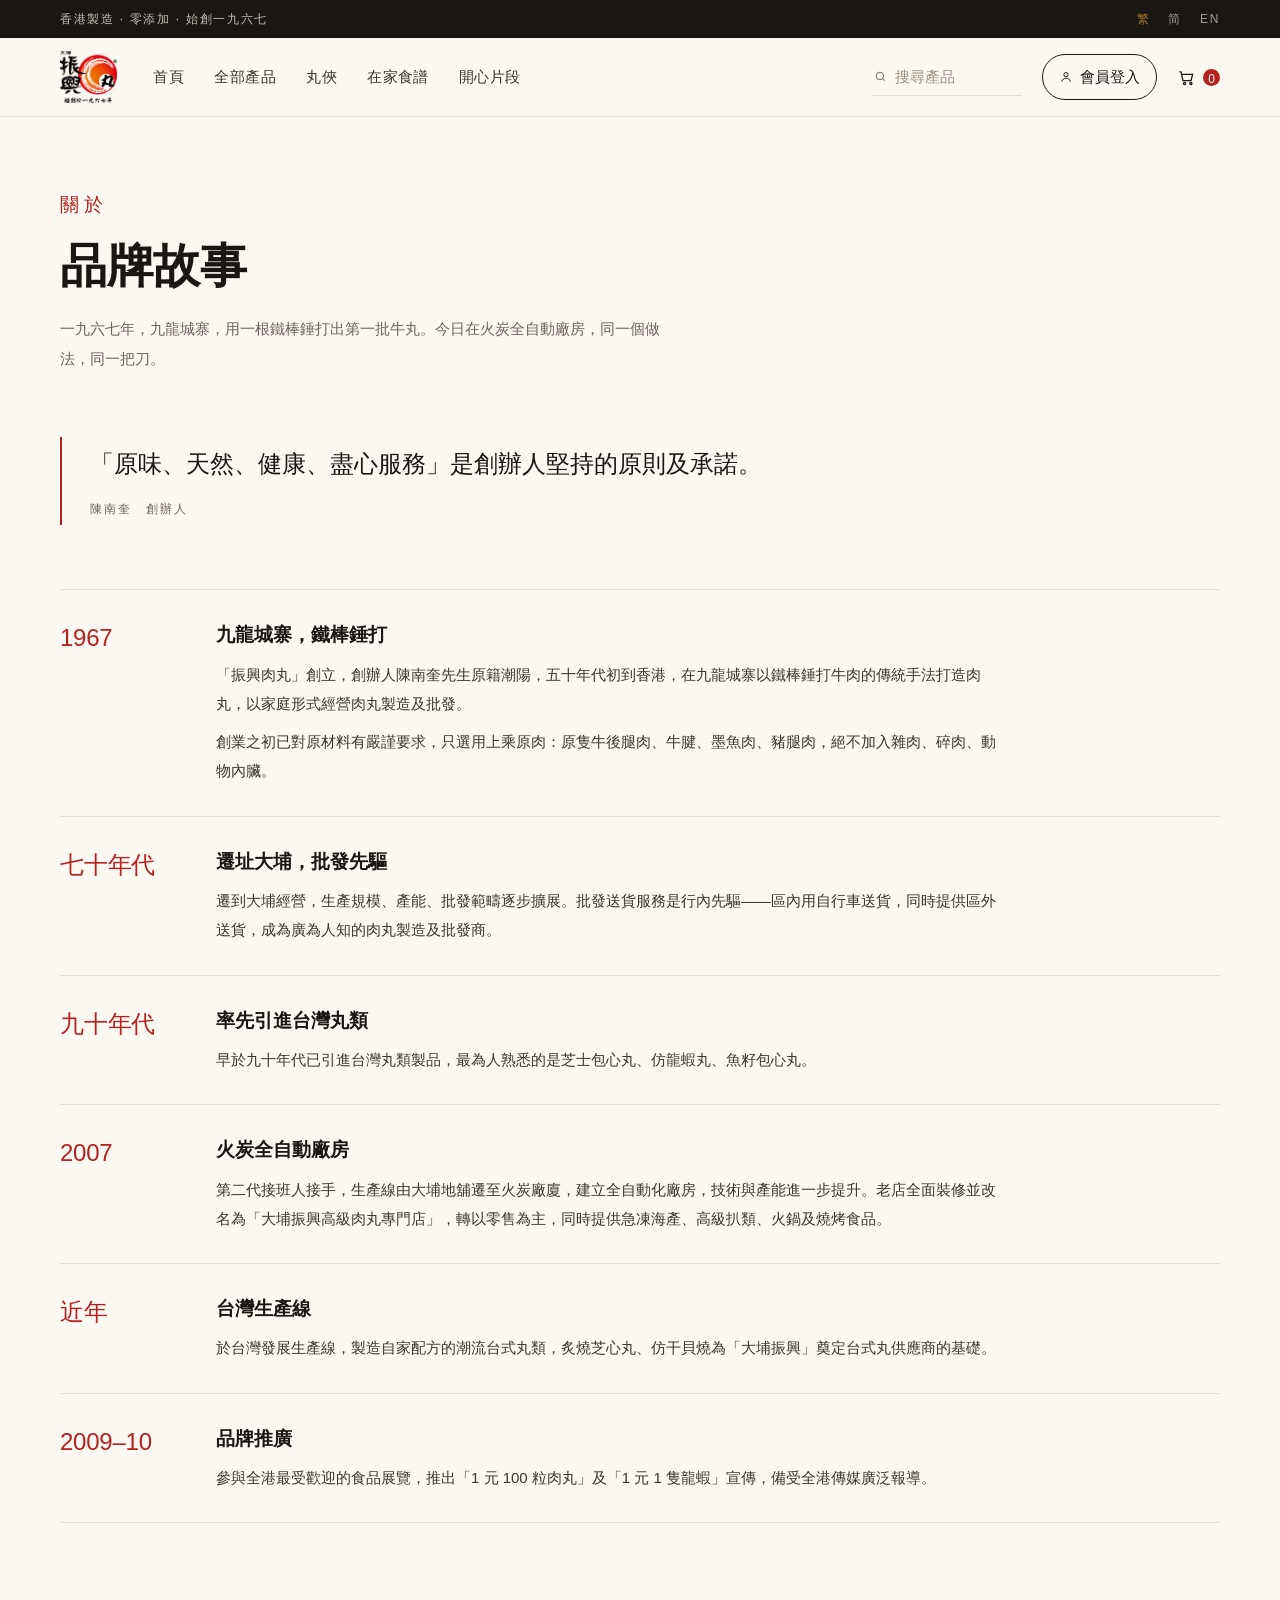
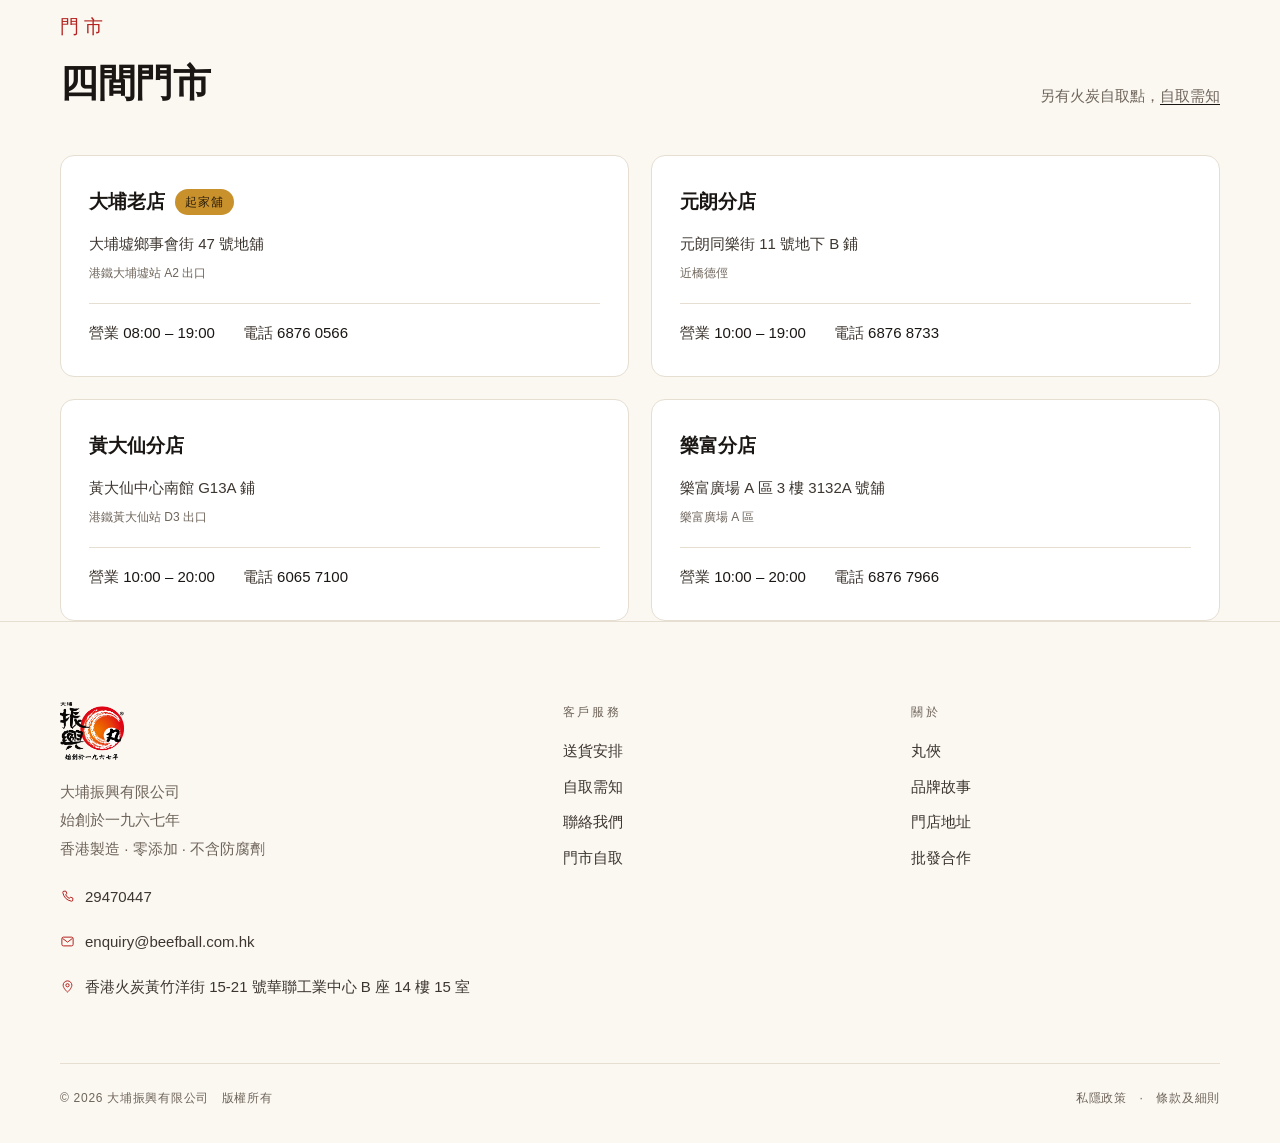
==== about.html @ 57a708f0 "官網重設計：首頁＋79 款產品目錄（響應式）" ====
<!DOCTYPE html>
<html lang="zh-Hant-HK">
<head>
<meta charset="utf-8">
<meta name="viewport" content="width=device-width,initial-scale=1">
<title>品牌故事與門市 · 大埔振興丸</title>
<link rel="stylesheet" href="assets/site.css">
</head>
<body>

<div class="topbar">
  <div class="wrap"><span>香港製造 · 零添加 · 始創一九六七</span><span class="lang"><b>繁</b><span>简</span><span>EN</span></span></div>
</div>

<header>
  <div class="wrap">
    <a href="index.html" class="logo"><img src="assets/logo_official.png" alt="大埔振興丸"></a>
    <nav><a href="index.html">首頁</a><a href="products.html">全部產品</a><a href="index.html#wanxia">丸俠</a><a href="index.html#service">在家食譜</a><a href="index.html#service">開心片段</a></nav>
    <div class="act">
      <label class="search">
        <svg width="15" height="15" viewBox="0 0 24 24" fill="none" stroke="currentColor" stroke-width="1.8"><circle cx="11" cy="11" r="7"/><path d="M20 20l-4.2-4.2"/></svg>
        <input placeholder="搜尋產品">
      </label>
      <a href="index.html#member" class="btn-member">
        <svg viewBox="0 0 24 24" fill="none" stroke="currentColor" stroke-width="1.7"><circle cx="12" cy="8" r="3.6"/><path d="M4.5 20c1.3-4 4-6 7.5-6s6.2 2 7.5 6"/></svg>
        會員登入
      </a>
      <a href="#" class="cart"><svg viewBox="0 0 24 24" fill="none" stroke="currentColor" stroke-width="1.6"><path d="M3 5h2.2l2.3 11h10.2l2-8H6.2"/><circle cx="9.5" cy="19.5" r="1.4"/><circle cx="17.5" cy="19.5" r="1.4"/></svg><span class="n">0</span></a>
      <button class="mbtn" id="mBtn" aria-label="選單" aria-expanded="false"><span></span><span></span><span></span></button>
    </div>
  </div>
</header>

<div class="mnav" id="mNav">
  <a href="index.html">首頁</a>
  <a href="products.html">全部產品</a>
  <a href="index.html#wanxia">丸俠</a>
  <a href="index.html#products">選購產品</a>
  <a href="delivery.html">送貨與自取</a>
  <a href="about.html">品牌故事</a>
  <div class="mcta"><a href="index.html#products">選購產品</a><a href="index.html#member">會員登入</a></div>
  <div class="mfoot">香港製造 · 零添加 · 始創一九六七</div>
</div>

<div class="pagehd">
  <div class="wrap">
    <div class="t">關於</div>
    <h1>品牌故事</h1>
    <p>一九六七年，九龍城寨，用一根鐵棒錘打出第一批牛丸。今日在火炭全自動廠房，同一個做法，同一把刀。</p>
  </div>
</div>

<section class="blk" style="padding:64px 0 0">
  <div class="wrap">
    <blockquote class="creed">
      <p>「原味、天然、健康、盡心服務」是創辦人堅持的原則及承諾。</p>
      <cite>陳南奎　創辦人</cite>
    </blockquote>
  </div>
</section>

<section class="blk" style="padding:64px 0 0">
  <div class="wrap">
    <ol class="tl">
      <li>
        <div class="yr">1967</div>
        <div>
          <h3>九龍城寨，鐵棒錘打</h3>
          <p>「振興肉丸」創立，創辦人陳南奎先生原籍潮陽，五十年代初到香港，在九龍城寨以鐵棒錘打牛肉的傳統手法打造肉丸，以家庭形式經營肉丸製造及批發。</p>
          <p>創業之初已對原材料有嚴謹要求，只選用上乘原肉：原隻牛後腿肉、牛腱、墨魚肉、豬腿肉，絕不加入雜肉、碎肉、動物內臟。</p>
        </div>
      </li>
      <li>
        <div class="yr">七十年代</div>
        <div>
          <h3>遷址大埔，批發先驅</h3>
          <p>遷到大埔經營，生產規模、產能、批發範疇逐步擴展。批發送貨服務是行內先驅——區內用自行車送貨，同時提供區外送貨，成為廣為人知的肉丸製造及批發商。</p>
        </div>
      </li>
      <li>
        <div class="yr">九十年代</div>
        <div>
          <h3>率先引進台灣丸類</h3>
          <p>早於九十年代已引進台灣丸類製品，最為人熟悉的是芝士包心丸、仿龍蝦丸、魚籽包心丸。</p>
        </div>
      </li>
      <li>
        <div class="yr">2007</div>
        <div>
          <h3>火炭全自動廠房</h3>
          <p>第二代接班人接手，生產線由大埔地舖遷至火炭廠廈，建立全自動化廠房，技術與產能進一步提升。老店全面裝修並改名為「大埔振興高級肉丸專門店」，轉以零售為主，同時提供急凍海產、高級扒類、火鍋及燒烤食品。</p>
        </div>
      </li>
      <li>
        <div class="yr">近年</div>
        <div>
          <h3>台灣生產線</h3>
          <p>於台灣發展生產線，製造自家配方的潮流台式丸類，炙燒芝心丸、仿干貝燒為「大埔振興」奠定台式丸供應商的基礎。</p>
        </div>
      </li>
      <li>
        <div class="yr">2009–10</div>
        <div>
          <h3>品牌推廣</h3>
          <p>參與全港最受歡迎的食品展覽，推出「1 元 100 粒肉丸」及「1 元 1 隻龍蝦」宣傳，備受全港傳媒廣泛報導。</p>
        </div>
      </li>
    </ol>
  </div>
</section>

<section class="blk" id="stores" style="padding:88px 0 0;scroll-margin-top:96px">
  <div class="wrap">
    <div class="head">
      <div><div class="t">門市</div><h2>四間門市</h2></div>
      <p style="margin:0;font-size:var(--fs-sm);color:var(--muted)">另有火炭自取點，<a href="delivery.html" style="border-bottom:1px solid var(--ink)">自取需知</a></p>
    </div>
    <div class="stores">
      <div class="store">
        <div class="nm">大埔老店<span class="flag">起家舖</span></div>
        <div class="ad">大埔墟鄉事會街 47 號地舖</div>
        <div class="mt">港鐵大埔墟站 A2 出口</div>
        <div class="row2">
          <span>營業 <b>08:00 – 19:00</b></span>
          <span>電話 <b><a href="tel:68760566">6876 0566</a></b></span>
        </div>
      </div>
      <div class="store">
        <div class="nm">元朗分店</div>
        <div class="ad">元朗同樂街 11 號地下 B 鋪</div>
        <div class="mt">近橋德俓</div>
        <div class="row2">
          <span>營業 <b>10:00 – 19:00</b></span>
          <span>電話 <b><a href="tel:68768733">6876 8733</a></b></span>
        </div>
      </div>
      <div class="store">
        <div class="nm">黃大仙分店</div>
        <div class="ad">黃大仙中心南館 G13A 鋪</div>
        <div class="mt">港鐵黃大仙站 D3 出口</div>
        <div class="row2">
          <span>營業 <b>10:00 – 20:00</b></span>
          <span>電話 <b><a href="tel:60657100">6065 7100</a></b></span>
        </div>
      </div>
      <div class="store">
        <div class="nm">樂富分店</div>
        <div class="ad">樂富廣場 A 區 3 樓 3132A 號舖</div>
        <div class="mt">樂富廣場 A 區</div>
        <div class="row2">
          <span>營業 <b>10:00 – 20:00</b></span>
          <span>電話 <b><a href="tel:68767966">6876 7966</a></b></span>
        </div>
      </div>
    </div>
  </div>
</section>

<footer>
  <div class="wrap">
    <div class="fgrid">
      <div class="brand">
        <img src="assets/logo_official.png" alt="大埔振興丸">
        <p>大埔振興有限公司<br>始創於一九六七年<br>香港製造 · 零添加 · 不含防腐劑</p>
        <div class="contact">
          <a href="tel:29470447"><svg viewBox="0 0 24 24"><path d="M6.5 3.5h3l1.5 4-2 1.5a11 11 0 006 6l1.5-2 4 1.5v3a2 2 0 01-2.2 2A17.5 17.5 0 014.5 5.7 2 2 0 016.5 3.5z"/></svg><span>29470447</span></a>
          <a href="mailto:enquiry@beefball.com.hk"><svg viewBox="0 0 24 24"><rect x="3" y="5" width="18" height="14" rx="2.5"/><path d="M4 7l8 6 8-6"/></svg><span>enquiry@beefball.com.hk</span></a>
          <span><svg viewBox="0 0 24 24"><path d="M12 21s7-6.2 7-11a7 7 0 10-14 0c0 4.8 7 11 7 11z"/><circle cx="12" cy="10" r="2.6"/></svg><span>香港火炭黃竹洋街 15-21 號華聯工業中心 B 座 14 樓 15 室</span></span>
        </div>
      </div>
      <div><h4>客戶服務</h4><a href="delivery.html">送貨安排</a><a href="delivery.html">自取需知</a><a href="tel:29470447">聯絡我們</a><a href="about.html#stores">門市自取</a></div>
      <div><h4>關於</h4><a href="index.html#wanxia">丸俠</a><a href="about.html">品牌故事</a><a href="about.html#stores">門店地址</a><a href="index.html#service">批發合作</a></div>
    </div>
    <div class="fbot"><span>© 2026 大埔振興有限公司　版權所有</span><span>私隱政策　·　條款及細則</span></div>
  </div>
</footer>

<script>
var io = new IntersectionObserver(function(es){
  es.forEach(function(e){ if(e.isIntersecting){ e.target.classList.add('in'); io.unobserve(e.target); } });
}, {threshold:.1});
document.querySelectorAll('.rise').forEach(function(el,i){
  el.style.transitionDelay = (i % 4) * 70 + 'ms'; io.observe(el);
});
</script>

<script>
(function(){
  var b=document.getElementById('mBtn'), m=document.getElementById('mNav');
  if(!b||!m) return;
  function close(){ b.classList.remove('on'); m.classList.remove('on'); b.setAttribute('aria-expanded','false'); document.body.style.overflow=''; }
  b.addEventListener('click', function(){
    var on = m.classList.toggle('on');
    b.classList.toggle('on', on);
    b.setAttribute('aria-expanded', on?'true':'false');
    document.body.style.overflow = on?'hidden':'';
  });
  m.querySelectorAll('a').forEach(function(a){ a.addEventListener('click', close); });
  window.addEventListener('resize', function(){ if(window.innerWidth>1080) close(); });
})();
</script>
</body>
</html>
---- assets/site.css ----
:root{
  --ink:#1A1614;
  --ink-2:#3D3630;
  --muted:#6E645A;
  --line:#E5DED1;
  --paper:#FBF8F2;
  --paper-2:#F5EFE3;
  --red:#B4231F;
  --red-d:#8E1714;
  --gold:#C8912C;
  --r:14px;

  /* ---- 字階：8 級，相鄰比 ≥1.23，禁止再寫裸 px ---- */
  --fs-xs:12px;      /* 角標 / 法務 / meta / 系列名 */
  --fs-sm:15px;      /* 正文 / 導航 / 按鈕 / 卡片規格 */
  --fs-md:19px;      /* 卡片標題 / 價格 / 小節標 */
  --fs-lg:24px;      /* 區塊 h3 / 分組 h2 */
  --fs-xl:30px;      /* 次級 h2（事實條數字） */
  --fs-2xl:38px;     /* h2 */
  --fs-3xl:47px;     /* h1 中斷點 / 內頁 h1 */
  --fs-display:59px; /* h1 桌面 */
}
*{margin:0;padding:0;box-sizing:border-box}
html{scroll-behavior:smooth}
body{
  font-family:"PingFang TC","Microsoft JhengHei","Noto Sans TC","Helvetica Neue",Arial,sans-serif;
  color:var(--ink);background:var(--paper);
  -webkit-font-smoothing:antialiased;line-height:1.7;
}
img{display:block;max-width:100%}
a{color:inherit;text-decoration:none}
.wrap{max-width:1240px;margin:0 auto;padding:0 40px}
.wide{max-width:1440px}

/* ---------- 頂條 ---------- */
.topbar{background:var(--ink);color:#EFE7D8;font-size:var(--fs-xs);letter-spacing:.14em}
.topbar .wrap{display:flex;justify-content:space-between;align-items:center;height:38px}
.topbar span{opacity:.8}
.topbar .lang{display:flex;gap:18px}
.topbar .lang b{color:var(--gold);font-weight:400}

/* ---------- HEADER ---------- */
header{position:sticky;top:0;z-index:60;background:rgba(251,248,242,.94);backdrop-filter:blur(12px);border-bottom:1px solid var(--line)}
header .wrap{display:flex;align-items:center;height:78px;gap:36px}
.logo img{height:52px;width:auto}
nav{display:flex;gap:30px;font-size:var(--fs-sm);letter-spacing:.03em}
nav a{position:relative;padding:6px 0;color:var(--ink-2)}
nav a:hover{color:var(--ink)}
nav a::after{content:"";position:absolute;left:0;bottom:0;height:1.5px;width:0;background:var(--red);transition:width .28s}
nav a:hover::after{width:100%}
nav a.on{color:var(--ink);font-weight:600}
nav a.on::after{width:100%;background:var(--ink)}
.act{margin-left:auto;display:flex;align-items:center;gap:20px}
.search{display:flex;align-items:center;gap:8px;border-bottom:1px solid var(--line);padding:6px 2px;width:150px;color:var(--muted);transition:border-color .25s,width .25s}
.search:focus-within{border-color:var(--ink);width:200px}
.search input{border:0;background:none;outline:0;font:inherit;font-size:var(--fs-sm);width:100%;color:var(--ink)}
.search input::placeholder{color:#9C9184}
.btn-member{display:inline-flex;align-items:center;gap:7px;font-size:var(--fs-sm);padding:9px 16px;border:1px solid var(--ink);border-radius:100px;transition:.22s}
.btn-member:hover{background:var(--ink);color:#FBF8F2}
.btn-member svg{width:14px;height:14px}
.cart{position:relative;display:flex;align-items:center;gap:7px;font-size:var(--fs-sm)}
.cart svg{width:19px;height:19px}
.cart .n{background:var(--red);color:#fff;font-size:var(--fs-xs);min-width:17px;height:17px;border-radius:100px;display:grid;place-items:center;padding:0 4px;transition:transform .3s}

/* ---------- HERO ---------- */
.hero{position:relative;overflow:hidden;padding:70px 0 0}
.hero .deco{position:absolute;right:-160px;top:-140px;width:760px;height:760px;border:1px solid var(--line);border-radius:50%;pointer-events:none}
.hero .deco2{position:absolute;left:50%;top:50%;transform:translate(-46%,-52%);width:580px;height:580px;background:radial-gradient(circle at 50% 45%,#F1E7D2 0%,#F7F0E2 45%,rgba(251,248,242,0) 72%);border-radius:50%;pointer-events:none}
.hero .wrap{position:relative;display:grid;grid-template-columns:1.05fr .95fr;gap:20px;align-items:center;padding-bottom:64px}
.eyebrow{display:inline-flex;align-items:center;gap:10px;font-size:var(--fs-xs);letter-spacing:.26em;color:var(--muted);margin-bottom:26px}
.eyebrow::before{content:"";width:34px;height:1px;background:var(--red)}
h1{font-size:var(--fs-display);line-height:1.22;letter-spacing:-.01em;font-weight:600}
h1 em{font-style:normal;color:var(--red)}
.hero p.lead{margin-top:24px;font-size:var(--fs-sm);color:var(--ink-2);max-width:560px;line-height:1.95;text-wrap:pretty}
.cta{display:flex;gap:14px;margin-top:38px;flex-wrap:wrap}
.btn{display:inline-flex;align-items:center;gap:10px;padding:15px 30px;font-size:var(--fs-sm);letter-spacing:.04em;border-radius:100px;transition:.24s}
.btn-solid{background:var(--ink);color:#FBF8F2}
.btn-solid:hover{background:var(--red);transform:translateY(-2px)}
.btn-ghost{border:1px solid #CFC5B4;color:var(--ink)}
.btn-ghost:hover{border-color:var(--ink);background:#fff}
.cta-sub{margin-top:13px}
.cta-sub a{display:inline-flex;align-items:center;gap:7px;padding:8px 17px;font-size:var(--fs-xs);letter-spacing:.06em;border-radius:100px;border:1px solid #D6CCBB;color:var(--ink-2);transition:.24s}
.cta-sub a span{font-size:var(--fs-xs);opacity:.65}
.cta-sub a:hover{border-color:var(--ink);color:var(--ink);background:#fff;transform:translateY(-1px)}
.hero .side{position:relative;display:flex;flex-direction:column;align-items:center;justify-content:center;min-height:530px;gap:4px}
.brandline{display:flex;align-items:center;justify-content:center;gap:30px;margin-bottom:16px}
.hero .side img.sign{width:154px;opacity:.96}
.hero .side img.bbm{width:132px}
.hero .side img.wanxia{width:468px;max-width:none;filter:drop-shadow(0 28px 34px rgba(58,42,20,.16));animation:float 6s ease-in-out infinite}
@keyframes float{0%,100%{transform:translateY(0)}50%{transform:translateY(-12px)}}

/* ---------- 事實條 ---------- */
.facts{border-top:1px solid var(--line);border-bottom:1px solid var(--line)}
.facts ul{display:grid;grid-template-columns:repeat(4,1fr);list-style:none}
.facts li{padding:30px 34px;border-left:1px solid var(--line)}
.facts li:first-child{border-left:0;padding-left:0}
.facts .k{font-size:var(--fs-lg);letter-spacing:-.01em}
.facts .k small{font-size:var(--fs-sm);color:var(--muted);margin-left:3px}
.facts .v{font-size:var(--fs-xs);color:var(--muted);letter-spacing:.1em;margin-top:4px}

/* ---------- 通用段 ---------- */
section.blk{padding:104px 0}
.head{display:flex;justify-content:space-between;align-items:flex-end;gap:24px;margin-bottom:46px}
.head.vis{align-items:center}
.nat{margin:0 0 0 auto;width:340px;flex:0 0 auto}
.nat img{display:block;width:100%;height:auto}
.head .t{font-size:var(--fs-md);letter-spacing:.26em;color:var(--red);margin-bottom:14px;font-weight:500}
.head h2{font-size:var(--fs-2xl);font-weight:600;letter-spacing:-.01em;line-height:1.35}
.head p{color:var(--muted);font-size:var(--fs-sm);margin-top:10px}
.more{font-size:var(--fs-sm);letter-spacing:.06em;display:inline-flex;align-items:center;gap:8px;border-bottom:1px solid var(--ink);padding-bottom:4px;white-space:nowrap}
.more:hover{gap:14px;transition:gap .25s}

/* ---------- 商品卡 ---------- */
.grid{display:grid;grid-template-columns:repeat(4,1fr);gap:22px}
.card{background:#fff;border:1px solid var(--line);border-radius:var(--r);overflow:hidden;display:flex;flex-direction:column;transition:.3s}
.card:hover{transform:translateY(-6px);box-shadow:0 22px 44px -22px rgba(58,42,20,.3);border-color:#D8CBB5}
.card .ph{position:relative;background:#fff;aspect-ratio:1/1;display:grid;place-items:center;overflow:hidden;border-bottom:1px solid var(--line)}
.card .ph img{width:92%;transition:transform .55s cubic-bezier(.2,.7,.3,1)}
.card:hover .ph img{transform:scale(1.07)}
.card .tag{position:absolute;left:14px;top:14px;font-size:var(--fs-xs);letter-spacing:.14em;background:var(--ink);color:#FBF8F2;padding:5px 11px;border-radius:100px}
.card .tag.gold{background:var(--gold);color:#2A1E0B}
.card .body{padding:20px 20px 22px;display:flex;flex-direction:column;flex:1}
.card .series{font-size:var(--fs-xs);letter-spacing:.18em;color:var(--muted)}
.card h3{font-size:var(--fs-md);font-weight:600;margin-top:7px;line-height:1.5}
.card .spec{font-size:var(--fs-xs);color:var(--muted);margin-top:6px;letter-spacing:.02em}
.card .foot{margin-top:auto;padding-top:18px;display:flex;align-items:center;justify-content:space-between}
.price{font-size:var(--fs-md);letter-spacing:-.01em}
.price small{font-size:var(--fs-xs);color:var(--muted);margin-right:2px}
.add{width:40px;height:40px;border-radius:50%;border:1px solid #CFC5B4;display:grid;place-items:center;background:#fff;cursor:pointer;transition:.22s}
.add:hover{background:var(--ink);border-color:var(--ink)}
.add:hover svg{stroke:#FBF8F2}
.add svg{width:15px;height:15px;stroke:var(--ink);stroke-width:1.6;fill:none;transition:.22s}
.card-all{background:var(--ink);border:0;color:#FBF8F2;border-radius:var(--r);padding:34px 30px;display:flex;flex-direction:column;justify-content:space-between;transition:.3s}
.card-all:hover{background:#0F0C0A;transform:translateY(-6px)}
.card-all .big{font-size:var(--fs-xl);line-height:1.4;letter-spacing:-.01em}
.card-all .big span{color:var(--gold)}
.card-all .bot{font-size:var(--fs-sm);color:#B9AE9C;display:flex;justify-content:space-between;align-items:center}

/* 類目入口卡（首頁 8 類） */
.card.cat .ph img{width:86%}
.card.cat .foot{justify-content:flex-end}
.go{width:40px;height:40px;border-radius:50%;border:1px solid #CFC5B4;display:grid;place-items:center;font-size:var(--fs-sm);line-height:1;transition:.22s}
.card:hover .go{background:var(--ink);color:#FBF8F2;border-color:var(--ink)}

/* ---------- 丸俠深色段 ---------- */
.wanxia-sec{background:var(--ink);color:#F4EDE0;position:relative;overflow:hidden}
.wanxia-sec::after{content:"";position:absolute;left:50%;bottom:-320px;width:900px;height:900px;transform:translateX(-50%);border-radius:50%;background:radial-gradient(circle,rgba(200,145,44,.16),rgba(200,145,44,0) 66%)}
.wanxia-sec .wrap{position:relative;display:grid;grid-template-columns:.85fr 1.15fr;gap:70px;align-items:center;z-index:1}
.disc{position:relative;display:grid;place-items:center;aspect-ratio:1;max-width:400px}
.disc .circle{position:absolute;inset:0;border-radius:50%;background:radial-gradient(circle at 50% 40%,#FCF7EC,#EDE2CE)}
.disc img{position:relative;width:100%;max-width:none;filter:drop-shadow(0 20px 26px rgba(0,0,0,.35))}
.wanxia-sec .t{font-size:var(--fs-md);letter-spacing:.26em;color:var(--gold);margin-bottom:16px;font-weight:500}
.wanxia-sec h2{font-size:var(--fs-2xl);line-height:1.38;font-weight:600}
.wanxia-sec h2 em{font-style:normal;color:var(--gold)}
.wanxia-sec p{color:#C7BDAC;font-size:var(--fs-sm);margin-top:20px;max-width:470px;line-height:1.95}
.wanxia-sec .cta{margin-top:34px}
.btn-gold{background:var(--gold);color:#2A1E0B}
.btn-gold:hover{background:#DCA63C;transform:translateY(-2px)}
.btn-line{border:1px solid #4A423A;color:#F4EDE0}
.btn-line:hover{border-color:var(--gold);color:var(--gold)}

/* ---------- 三欄服務 ---------- */
.trio{display:grid;grid-template-columns:repeat(3,1fr);gap:48px}
.srv{background:#fff;border:1px solid var(--line);border-radius:var(--r);padding:34px 30px;transition:.28s}
.srv:hover{border-color:#D8CBB5;box-shadow:0 18px 36px -24px rgba(58,42,20,.28)}
.srv .ic{width:44px;height:44px;border-radius:12px;background:var(--paper-2);display:grid;place-items:center;margin-bottom:20px}
.srv .ic svg{width:21px;height:21px;stroke:var(--red);stroke-width:1.5;fill:none}
.srv h3{font-size:var(--fs-md);font-weight:600}
.srv p{font-size:var(--fs-sm);color:var(--muted);margin-top:9px;line-height:1.85}
.srv .lk{margin-top:20px;font-size:var(--fs-sm);letter-spacing:.06em;color:var(--ink);display:inline-flex;gap:7px;align-items:center}

/* ---------- 會員 ---------- */
.member{background:var(--paper-2);border-top:1px solid var(--line);border-bottom:1px solid var(--line)}
.member .wrap{display:grid;grid-template-columns:1.1fr .9fr;gap:60px;align-items:center}
.member h2{font-size:var(--fs-2xl);font-weight:600;line-height:1.4}
.member h2 em{font-style:normal;color:var(--red)}
.member p{color:var(--ink-2);font-size:var(--fs-sm);margin-top:16px;max-width:430px}
.member ul{list-style:none;margin-top:24px;display:grid;gap:9px;font-size:var(--fs-sm);color:var(--ink-2)}
.member li{display:flex;gap:10px;align-items:flex-start}
.member li svg{width:15px;height:15px;stroke:var(--red);stroke-width:2;fill:none;margin-top:5px;flex:none}
.mcard{background:linear-gradient(135deg,#241C14,#100C08);border-radius:18px;padding:30px;color:#F4EDE0;aspect-ratio:1.62;display:flex;flex-direction:column;justify-content:space-between;box-shadow:0 30px 60px -30px rgba(20,14,8,.6);position:relative;overflow:hidden}
.mcard::after{content:"";position:absolute;right:-70px;top:-70px;width:220px;height:220px;border-radius:50%;background:radial-gradient(circle,rgba(200,145,44,.35),transparent 70%)}
.mcard .top{display:flex;justify-content:space-between;align-items:flex-start;font-size:var(--fs-xs);letter-spacing:.22em;color:#B9A98C}
.mcard .mid{font-size:var(--fs-lg);letter-spacing:.06em}
.mcard .mid span{display:block;font-size:var(--fs-xs);letter-spacing:.2em;color:#B9A98C;margin-top:6px}
.mcard .bot{display:flex;justify-content:space-between;align-items:flex-end;font-size:var(--fs-xs);letter-spacing:.15em;color:#B9A98C}

/* ---------- FOOTER ---------- */
footer{padding:80px 0 34px;border-top:1px solid var(--line)}
.fgrid{display:grid;grid-template-columns:1.5fr 1fr 1fr;gap:40px}
.fgrid .brand img{height:58px;margin-bottom:18px}
.fgrid .brand p{font-size:var(--fs-sm);color:var(--muted);max-width:250px;line-height:1.9}
.fgrid h4{font-size:var(--fs-xs);letter-spacing:.22em;color:var(--muted);margin-bottom:16px;font-weight:400}
.fgrid a,.fgrid li{display:block;font-size:var(--fs-sm);color:var(--ink-2);margin-bottom:10px}
.fgrid a:hover{color:var(--red)}
.fbot{display:flex;justify-content:space-between;gap:20px;margin-top:64px;padding-top:24px;border-top:1px solid var(--line);font-size:var(--fs-xs);color:var(--muted);letter-spacing:.06em}

/* ---------- toast ---------- */
#toast{position:fixed;left:50%;bottom:36px;transform:translate(-50%,20px);background:var(--ink);color:#FBF8F2;padding:13px 26px;border-radius:100px;font-size:var(--fs-sm);opacity:0;pointer-events:none;transition:.35s;z-index:99}
#toast.on{opacity:1;transform:translate(-50%,0)}

/* ---------- 進場 ---------- */
.rise{opacity:0;transform:translateY(26px);transition:opacity .7s cubic-bezier(.2,.7,.3,1),transform .7s cubic-bezier(.2,.7,.3,1)}
.rise.in{opacity:1;transform:none}

@media (max-width:1080px){
  .hero .wrap{grid-template-columns:1fr}
  .hero .side{min-height:380px;margin-top:20px}
  .hero .side img.wanxia{width:420px}
  h1{font-size:var(--fs-3xl)}
  .grid{grid-template-columns:repeat(2,1fr)}
  .wanxia-sec .wrap{grid-template-columns:1fr;gap:40px}
  .member .wrap{grid-template-columns:1fr;gap:38px}
  .fgrid{grid-template-columns:1.4fr 1fr 1fr;gap:32px}
  nav{display:none}
}
@media (max-width:680px){
  .wrap{padding:0 22px}
  h1{font-size:var(--fs-2xl)}
  section.blk{padding:70px 0}
  .grid,.trio{grid-template-columns:1fr}
  .facts ul{grid-template-columns:1fr 1fr}
  .facts li{padding:22px 18px;border-left:0;border-top:1px solid var(--line)}
  .facts li:nth-child(odd){padding-left:0}
  .head{flex-direction:column;align-items:flex-start}
  .hero .side img.wanxia{width:330px}
  .search{width:110px}
}


/* ---------- 丸俠字標 ---------- */
.bbm-lock{width:148px;margin-bottom:20px;display:block}

/* ---------- 全部產品頁 ---------- */
.catbar{position:sticky;top:78px;z-index:50;background:rgba(251,248,242,.96);backdrop-filter:blur(10px);border-bottom:1px solid var(--line)}
.catbar .wrap{display:flex;gap:8px;overflow-x:auto;padding:14px 40px;scrollbar-width:none}
.catbar .wrap::-webkit-scrollbar{display:none}
.catbar a{white-space:nowrap;font-size:var(--fs-sm);padding:8px 16px;border:1px solid var(--line);border-radius:100px;color:var(--ink-2);transition:.2s}
.catbar a:hover{background:var(--ink);color:#FBF8F2;border-color:var(--ink)}
.catbar a.on{background:var(--ink);color:#FBF8F2;border-color:var(--ink)}
.pgroup{padding:64px 0 8px;border-bottom:1px solid var(--line);scroll-margin-top:150px}
.pgroup:last-of-type{border-bottom:0}
.pgroup .gh{display:flex;align-items:baseline;gap:14px;margin-bottom:26px}
.pgroup .gh h2{font-size:var(--fs-lg);font-weight:600}
.pgroup .gh span{font-size:var(--fs-xs);color:var(--muted);letter-spacing:.1em}
.pgrid{display:grid;grid-template-columns:repeat(4,1fr);gap:18px;padding-bottom:52px}
.pcard{background:#fff;border:1px solid var(--line);border-radius:12px;overflow:hidden;transition:.28s;display:flex;flex-direction:column}
.pcard:hover{transform:translateY(-4px);box-shadow:0 18px 34px -20px rgba(58,42,20,.28);border-color:#D8CBB5}
.pcard .ph{position:relative;aspect-ratio:1/1;display:grid;place-items:center;padding:0;background:#fff;overflow:hidden}
.pcard .tag{position:absolute;left:10px;top:10px;z-index:2;font-size:var(--fs-xs);letter-spacing:.1em;background:var(--ink);color:#FBF8F2;padding:4px 9px;border-radius:100px}
.pcard .ph img{width:90%;transition:transform .5s}
.pcard:hover .ph img{transform:scale(1.06)}
.pcard .bb{padding:14px 16px 16px;display:flex;flex-direction:column;flex:1}
.pcard h3{font-size:var(--fs-sm);font-weight:600;line-height:1.5;min-height:44px}
.pcard .sp{font-size:var(--fs-xs);color:var(--muted);margin-top:4px}
.pcard .pr{font-size:var(--fs-md);margin-top:auto;padding-top:10px}
.pcard .pr small{font-size:var(--fs-xs);color:var(--muted);margin-right:2px}
@media (max-width:1080px){.pgrid{grid-template-columns:repeat(3,1fr)}.catbar .wrap{padding:12px 22px}}
@media (max-width:680px){.pgrid{grid-template-columns:repeat(2,1fr)}}

/* ================= 移動版 ================= */
.mbtn{display:none;position:relative;width:40px;height:40px;border:1px solid var(--line);border-radius:10px;background:transparent;cursor:pointer;padding:0;flex:none}
.mbtn span{position:absolute;left:50%;top:50%;width:16px;height:1.6px;border-radius:2px;background:var(--ink);transition:transform .26s,opacity .18s}
.mbtn span:nth-child(1){transform:translate(-50%,calc(-50% - 6px))}
.mbtn span:nth-child(2){transform:translate(-50%,-50%)}
.mbtn span:nth-child(3){transform:translate(-50%,calc(-50% + 6px))}
.mbtn.on span:nth-child(1){transform:translate(-50%,-50%) rotate(45deg)}
.mbtn.on span:nth-child(2){opacity:0;transform:translate(-50%,-50%) scale(.4)}
.mbtn.on span:nth-child(3){transform:translate(-50%,-50%) rotate(-45deg)}

.mnav{display:none;position:fixed;inset:0;z-index:55;background:var(--paper);padding:118px 22px 40px;overflow:auto}
.mnav.on{display:block}
.mnav a{display:block;font-size:var(--fs-md);letter-spacing:.02em;padding:18px 0;border-bottom:1px solid var(--line)}
.mnav .mcta{display:flex;gap:10px;margin-top:28px}
.mnav .mcta a{flex:1;text-align:center;border:1px solid var(--ink);border-radius:100px;padding:14px 0;font-size:var(--fs-sm)}
.mnav .mcta a:first-child{background:var(--ink);color:#FBF8F2}
.mnav .mfoot{margin-top:34px;font-size:var(--fs-xs);color:var(--muted);letter-spacing:.14em}

@media (max-width:1080px){
  .mbtn{display:grid}
  .mnav{display:none}
  .mnav.on{display:block}
  .hero .side img.sign{width:126px}
  .hero .side img.bbm{width:108px}
  .catbar{top:78px}
}
@media (max-width:680px){
  :root{
    --fs-xs:11.5px;--fs-sm:13.5px;--fs-md:16.5px;--fs-lg:20px;
    --fs-xl:24px;--fs-2xl:28px;--fs-3xl:31px;--fs-display:34px;
  }
  header .wrap{height:64px;gap:16px}
  .logo img{height:44px}
  .topbar{letter-spacing:.08em}
  .topbar .wrap{height:32px}
  .topbar .lang{gap:12px}
  .act{gap:14px}
  .search{display:none}
  .btn-member{padding:8px 13px;font-size:var(--fs-xs)}
  .btn-member svg{width:13px;height:13px}
  .catbar{top:64px}
  .mnav{padding-top:104px}

  .hero{padding:44px 0 0}
  .hero .wrap{gap:6px;padding-bottom:40px}
  .eyebrow{margin-bottom:18px}
  h1{font-size:var(--fs-display);line-height:1.32}
  .hero p.lead{margin-top:18px;line-height:1.85}
  .cta{margin-top:26px;gap:10px}
  .btn{padding:13px 22px}
  .hero .side{min-height:0;margin-top:14px}
  .brandline{gap:20px;margin-bottom:10px}
  .hero .side img.sign{width:104px}
  .hero .side img.bbm{width:88px}
  .hero .side img.wanxia{width:290px}

  section.blk{padding:56px 0}
  .head{margin-bottom:26px}
  .grid{grid-template-columns:1fr 1fr;gap:12px}
  .card .ph img{width:96%}
  .card .body{padding:13px 13px 15px}
  .card h3{font-size:var(--fs-sm);margin-top:5px}
  .card .foot{padding-top:12px}
  .add{width:40px;height:40px}
  .card .tag{left:9px;top:9px;padding:4px 8px}
  .card-all{padding:22px 18px}
  .card-all .bot{flex-direction:column;align-items:flex-start;gap:6px}

  .wanxia-sec .wrap{gap:26px}
  .wanxia-sec p{margin-top:14px}
  .disc{max-width:280px;margin:0 auto}
  .bbm-lock{width:120px}

  .trio{grid-template-columns:1fr;gap:12px}
  .srv{padding:24px 22px}

  .mcard{padding:22px;aspect-ratio:1.75}

  footer{padding:52px 0 26px}
  .fgrid{grid-template-columns:1fr 1fr;gap:26px}
  .fgrid .brand{grid-column:1/-1}
  .fgrid .brand img{height:46px}
  .fbot{flex-direction:column;gap:8px;margin-top:34px}

  .pgroup{padding:42px 0 4px;scroll-margin-top:128px}
  .pgroup .gh{margin-bottom:18px}
  .pgrid{grid-template-columns:1fr 1fr;gap:11px;padding-bottom:32px}
  .pcard .bb{padding:11px 12px 13px}
  .pcard h3{font-size:var(--fs-sm);min-height:38px}
  .pcard .tag{padding:3px 7px;left:7px;top:7px}
  .catbar .wrap{padding:10px 16px;gap:6px}
  .catbar a{font-size:var(--fs-xs);padding:7px 12px}
  .blk[style]{padding-top:34px!important}
}
@media (max-width:380px){
  .grid{grid-template-columns:1fr}
  .hero .side img.wanxia{width:240px}
  .fgrid{grid-template-columns:1fr}
}

/* 產品分類主視覺 */
@media (max-width:1080px){
  .head .more{display:none}
  .head.vis{flex-direction:row;align-items:center}
  .nat{width:250px;margin:0 0 0 auto}
}
@media (max-width:680px){
  .nat{display:none}
  #products{scroll-margin-top:20px}
}

/* ---------- 內頁通用 ---------- */
.pagehd{padding:72px 0 0}
.pagehd .t{font-size:var(--fs-md);letter-spacing:.26em;color:var(--red);margin-bottom:14px;font-weight:500}
.pagehd h1{font-size:var(--fs-3xl);font-weight:600;line-height:1.3;letter-spacing:-.01em}
.pagehd p{margin-top:18px;font-size:var(--fs-sm);color:var(--muted);max-width:620px;line-height:1.95}

/* 流程步驟 */
.steps{list-style:none;counter-reset:s;max-width:820px}
.steps li{display:flex;gap:22px;padding:24px 0;border-bottom:1px solid var(--line)}
.steps li:first-child{border-top:1px solid var(--line)}
.steps .n{flex:none;width:34px;height:34px;border:1px solid #CFC5B4;border-radius:50%;display:grid;place-items:center;font-size:var(--fs-sm);color:var(--ink-2)}
.steps p{font-size:var(--fs-sm);color:var(--ink-2);line-height:1.9;padding-top:4px}

/* 收費 */
.rates{display:grid;grid-template-columns:repeat(3,1fr);gap:22px}
.rate{background:#fff;border:1px solid var(--line);border-radius:var(--r);padding:28px 26px}
.rate .k{font-size:var(--fs-xs);letter-spacing:.18em;color:var(--muted)}
.rate .v{font-size:var(--fs-xl);letter-spacing:-.01em;margin-top:10px}
.rate .v small{font-size:var(--fs-sm);color:var(--muted);margin-left:2px}
.rate p{font-size:var(--fs-xs);color:var(--muted);margin-top:10px;line-height:1.85}
.zones{margin-top:22px;font-size:var(--fs-xs);color:var(--muted);line-height:2;max-width:900px}
.zones b{color:var(--ink-2);font-weight:500}

/* 送貨車期 */
.cal{display:grid;grid-template-columns:1fr 1fr;gap:14px}
.cal .row{display:flex;gap:20px;align-items:flex-start;padding:18px 22px;background:#fff;border:1px solid var(--line);border-radius:12px}
.cal .d{flex:none;width:112px;font-size:var(--fs-sm);font-weight:600;line-height:1.7}
.cal .a{font-size:var(--fs-sm);color:var(--ink-2);line-height:1.8}
.cal .mq{display:inline-block;font-size:var(--fs-xs);border:1px solid #D6CCBB;border-radius:100px;padding:0 7px;margin-left:5px;color:var(--muted);white-space:nowrap}
.calnote{margin-top:18px;font-size:var(--fs-xs);color:var(--muted);line-height:1.9}

/* 門市 */
.stores{display:grid;grid-template-columns:1fr 1fr;gap:22px}
.store{background:#fff;border:1px solid var(--line);border-radius:var(--r);padding:30px 28px;transition:.28s}
.store:hover{border-color:#D8CBB5;box-shadow:0 18px 36px -24px rgba(58,42,20,.28)}
.store .nm{font-size:var(--fs-md);font-weight:600;display:flex;align-items:center;gap:10px;flex-wrap:wrap}
.store .flag{font-size:var(--fs-xs);background:var(--gold);color:#2A1E0B;padding:3px 10px;border-radius:100px;font-weight:400;letter-spacing:.08em}
.store .ad{font-size:var(--fs-sm);color:var(--ink-2);margin-top:12px;line-height:1.85}
.store .mt{font-size:var(--fs-xs);color:var(--muted);margin-top:5px}
.store .row2{display:flex;gap:28px;flex-wrap:wrap;margin-top:20px;padding-top:16px;border-top:1px solid var(--line);font-size:var(--fs-sm);color:var(--ink-2)}
.store .row2 span b{font-weight:500;color:var(--ink)}

/* 時間軸 */
.tl{list-style:none}
.tl li{display:grid;grid-template-columns:120px 1fr;gap:36px;padding:30px 0;border-top:1px solid var(--line)}
.tl li:last-child{border-bottom:1px solid var(--line)}
.tl .yr{font-size:var(--fs-lg);letter-spacing:-.01em;color:var(--red);line-height:1.5}
.tl h3{font-size:var(--fs-md);font-weight:600;line-height:1.6}
.tl p{font-size:var(--fs-sm);color:var(--ink-2);margin-top:9px;line-height:1.95;max-width:780px}

/* 理念引句 */
.creed{border-left:2px solid var(--red);padding:6px 0 6px 28px;margin:0;max-width:760px}
.creed p{font-size:var(--fs-lg);line-height:1.75;font-weight:500;color:var(--ink)}
.creed cite{display:block;margin-top:14px;font-size:var(--fs-xs);letter-spacing:.16em;color:var(--muted);font-style:normal}

/* 聯絡方式 */
.contact{display:grid;gap:11px;margin-top:22px}
.contact a,.contact span{display:flex;gap:10px;align-items:flex-start;font-size:var(--fs-sm);color:var(--ink-2);line-height:1.6}
.contact svg{width:15px;height:15px;flex:none;margin-top:4px;stroke:var(--red);fill:none;stroke-width:1.6}
.contact a:hover{color:var(--red)}

@media (max-width:1080px){
  .rates,.cal,.stores{grid-template-columns:1fr}
}
@media (max-width:680px){
  .pagehd{padding:44px 0 0}
  .pagehd p{margin-top:14px}
  .steps li{gap:14px;padding:20px 0}
  .steps .n{width:30px;height:30px}
  .cal .row{flex-direction:column;gap:6px;padding:16px 18px}
  .cal .d{width:auto}
  .tl li{grid-template-columns:1fr;gap:8px;padding:24px 0}
  .tl .yr{font-size:var(--fs-md)}
  .store{padding:24px 22px}
  .creed{padding-left:18px}
  .creed p{font-size:var(--fs-md)}
}
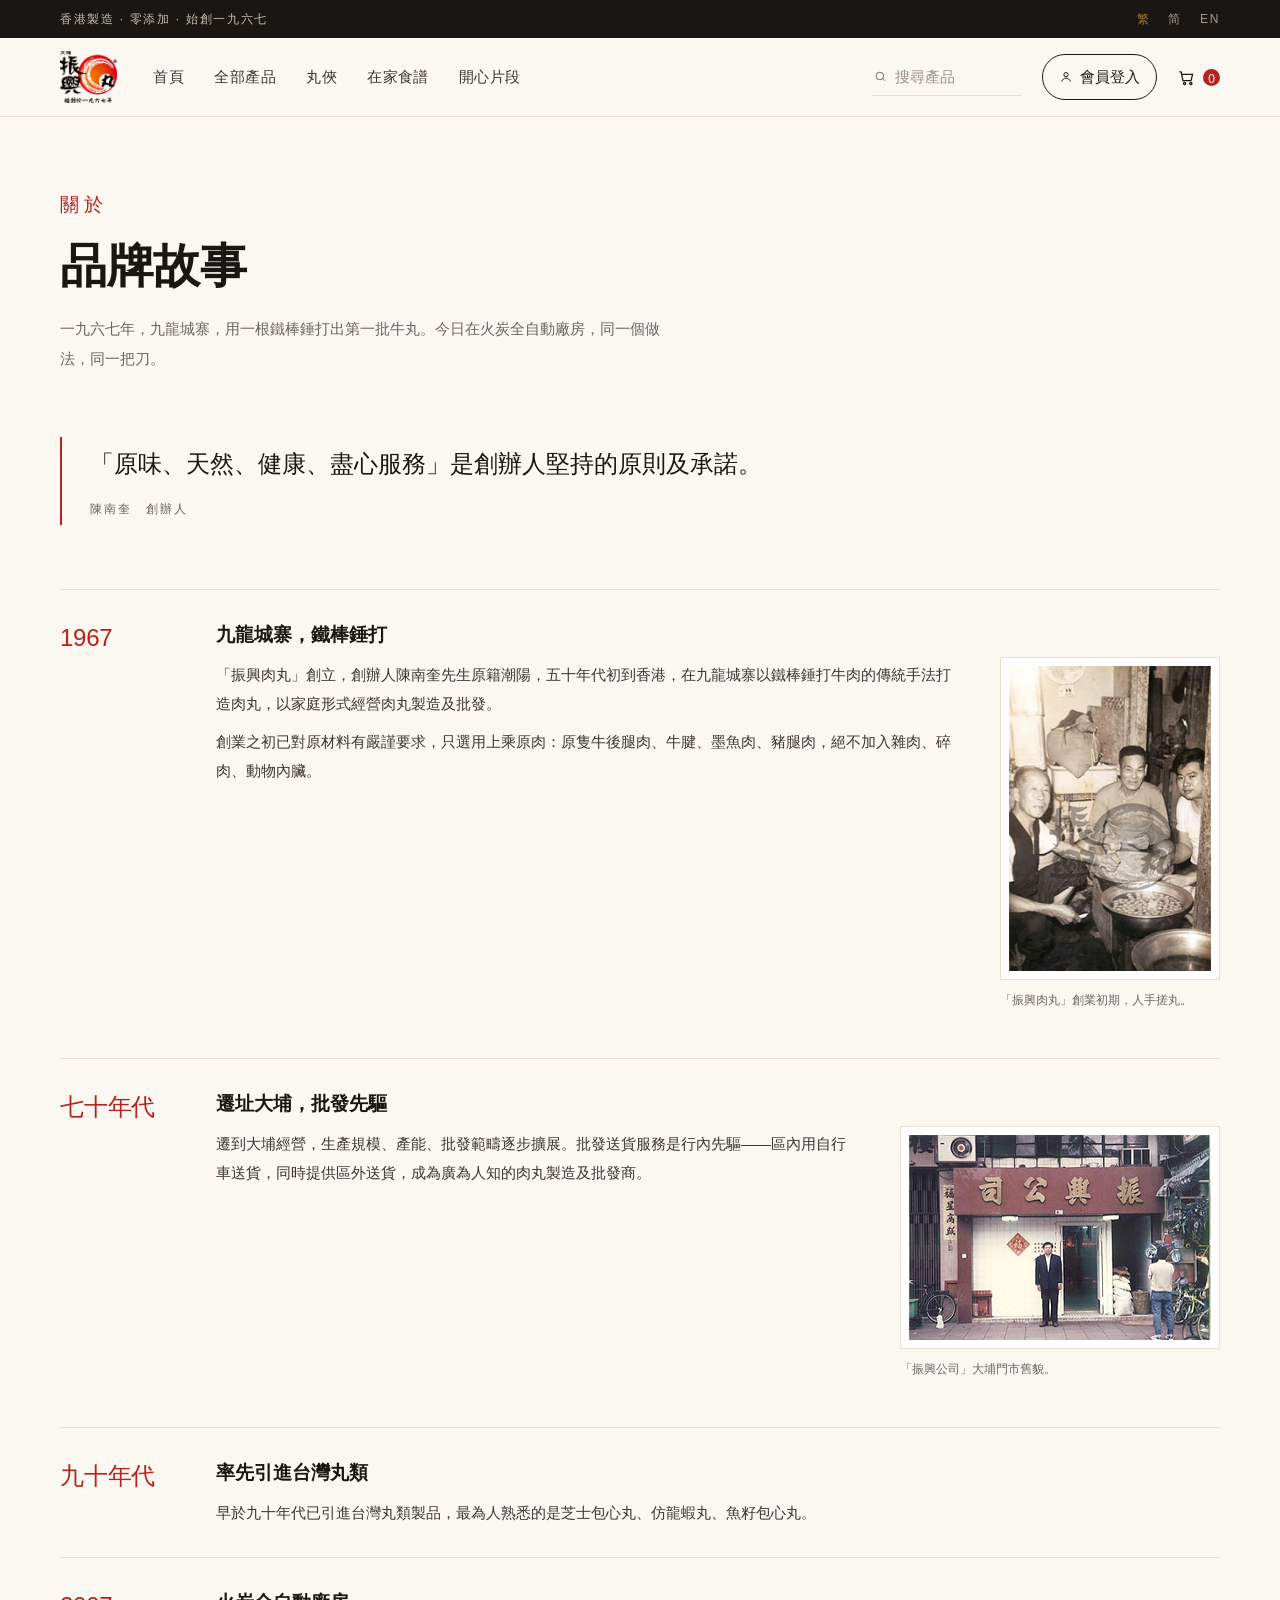
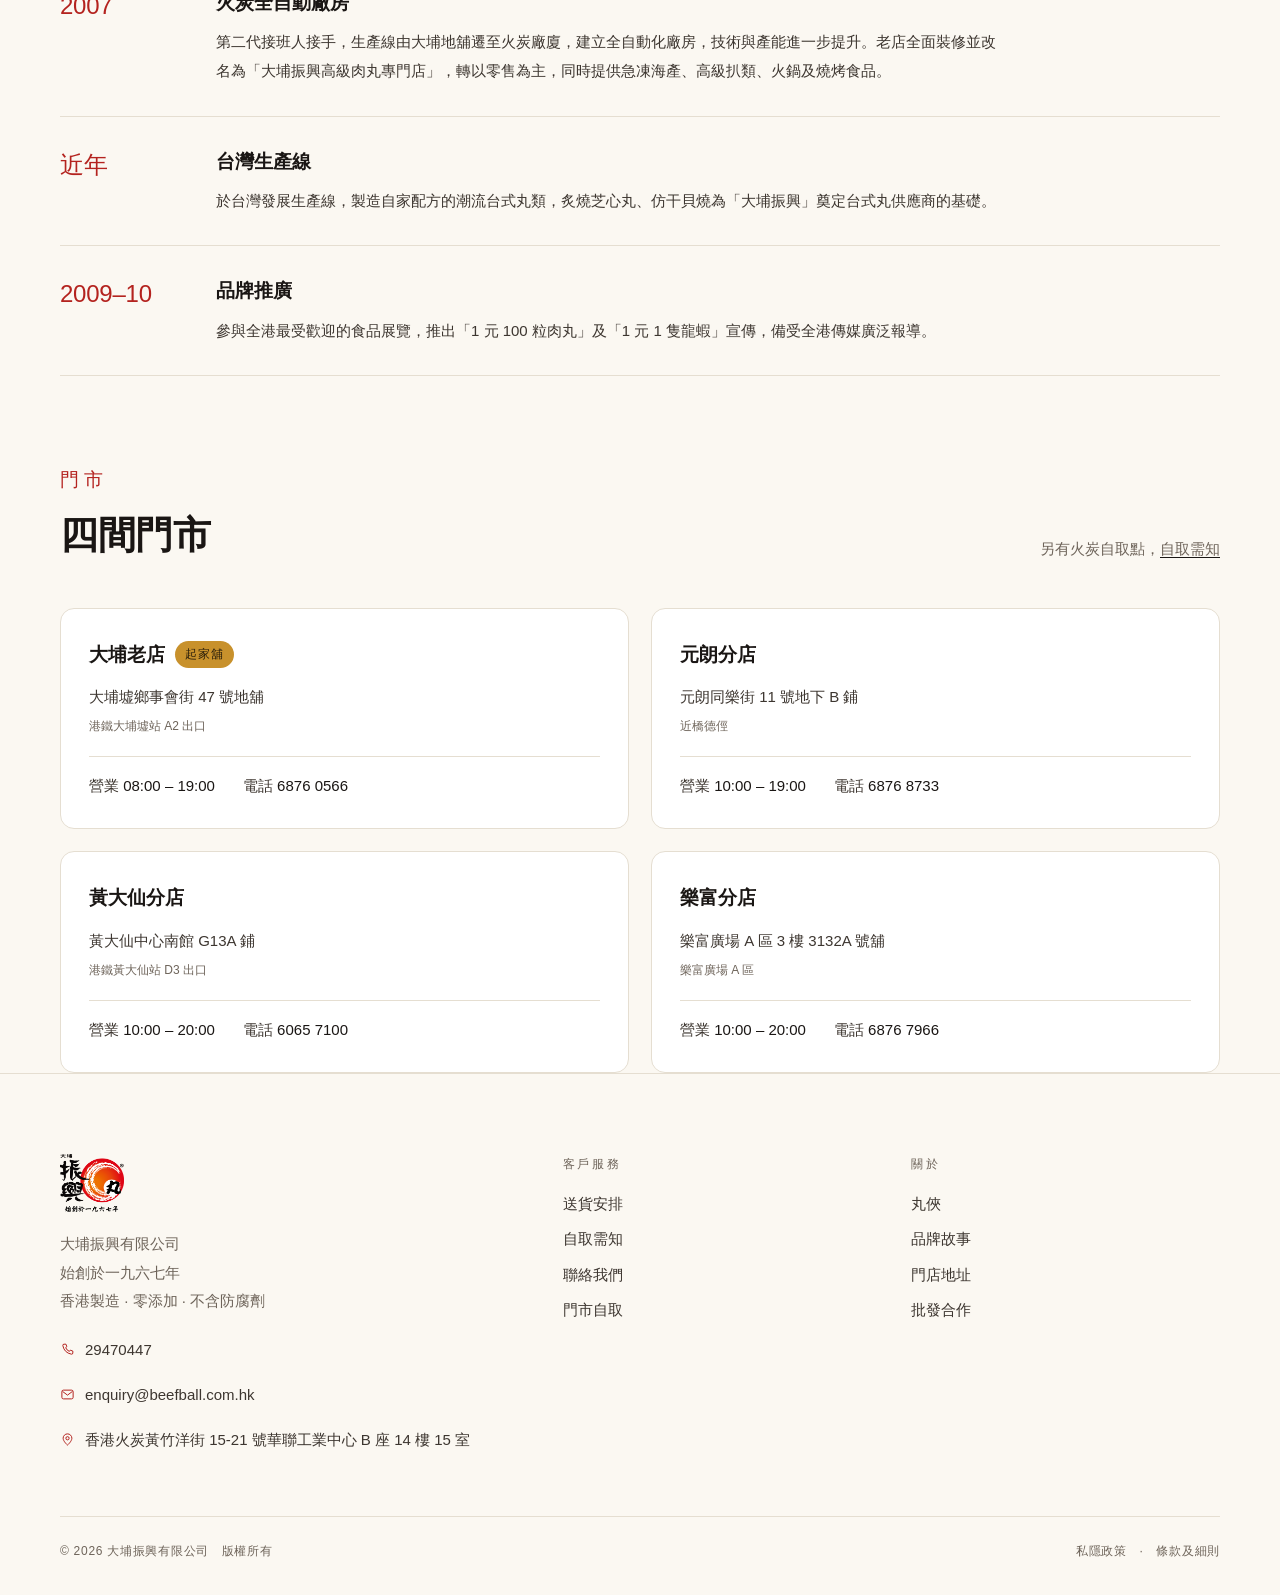
==== commit 450dbec2: "官網重設計：首頁＋79 款產品目錄（響應式）" ====
--- a/about.html
+++ b/about.html
@@ -38,6 +38,7 @@
   <a href="index.html#products">選購產品</a>
   <a href="delivery.html">送貨與自取</a>
   <a href="about.html">品牌故事</a>
+  <a href="wholesale.html">批發查詢</a>
   <div class="mcta"><a href="index.html#products">選購產品</a><a href="index.html#member">會員登入</a></div>
   <div class="mfoot">香港製造 · 零添加 · 始創一九六七</div>
 </div>
@@ -66,16 +67,22 @@
         <div class="yr">1967</div>
         <div>
           <h3>九龍城寨，鐵棒錘打</h3>
+          <figure class="tl-fig tall">
+            <img src="assets/old_1967.webp" alt="「振興肉丸」創業初期人手搓丸的工場" width="462" height="698" loading="lazy" decoding="async">
+            <figcaption>「振興肉丸」創業初期，人手搓丸。</figcaption>
+          </figure>
           <p>「振興肉丸」創立，創辦人陳南奎先生原籍潮陽，五十年代初到香港，在九龍城寨以鐵棒錘打牛肉的傳統手法打造肉丸，以家庭形式經營肉丸製造及批發。</p>
-          <p>創業之初已對原材料有嚴謹要求，只選用上乘原肉：原隻牛後腿肉、牛腱、墨魚肉、豬腿肉，絕不加入雜肉、碎肉、動物內臟。</p>
-        </div>
+          <p>創業之初已對原材料有嚴謹要求，只選用上乘原肉：原隻牛後腿肉、牛腱、墨魚肉、豬腿肉，絕不加入雜肉、碎肉、動物內臟。</p>        </div>
       </li>
       <li>
         <div class="yr">七十年代</div>
         <div>
           <h3>遷址大埔，批發先驅</h3>
-          <p>遷到大埔經營，生產規模、產能、批發範疇逐步擴展。批發送貨服務是行內先驅——區內用自行車送貨，同時提供區外送貨，成為廣為人知的肉丸製造及批發商。</p>
-        </div>
+          <figure class="tl-fig">
+            <img src="assets/old_shop.webp" alt="「振興公司」大埔門市舊照" width="586" height="398" loading="lazy" decoding="async">
+            <figcaption>「振興公司」大埔門市舊貌。</figcaption>
+          </figure>
+          <p>遷到大埔經營，生產規模、產能、批發範疇逐步擴展。批發送貨服務是行內先驅——區內用自行車送貨，同時提供區外送貨，成為廣為人知的肉丸製造及批發商。</p>        </div>
       </li>
       <li>
         <div class="yr">九十年代</div>
@@ -169,7 +176,7 @@
         </div>
       </div>
       <div><h4>客戶服務</h4><a href="delivery.html">送貨安排</a><a href="delivery.html">自取需知</a><a href="tel:29470447">聯絡我們</a><a href="about.html#stores">門市自取</a></div>
-      <div><h4>關於</h4><a href="index.html#wanxia">丸俠</a><a href="about.html">品牌故事</a><a href="about.html#stores">門店地址</a><a href="index.html#service">批發合作</a></div>
+      <div><h4>關於</h4><a href="index.html#wanxia">丸俠</a><a href="about.html">品牌故事</a><a href="about.html#stores">門店地址</a><a href="wholesale.html">批發合作</a></div>
     </div>
     <div class="fbot"><span>© 2026 大埔振興有限公司　版權所有</span><span>私隱政策　·　條款及細則</span></div>
   </div>
--- a/assets/site.css
+++ b/assets/site.css
@@ -9,6 +9,7 @@
   --red:#B4231F;
   --red-d:#8E1714;
   --gold:#C8912C;
+  --orange:#E8721E;
   --r:14px;
 
   /* ---- 字階：8 級，相鄰比 ≥1.23，禁止再寫裸 px ---- */
@@ -79,6 +80,8 @@
 .btn-solid:hover{background:var(--red);transform:translateY(-2px)}
 .btn-ghost{border:1px solid #CFC5B4;color:var(--ink)}
 .btn-ghost:hover{border-color:var(--ink);background:#fff}
+.btn-orange{background:var(--orange);color:#2A1E0B}
+.btn-orange:hover{background:#F2892F;transform:translateY(-2px)}
 .cta-sub{margin-top:13px}
 .cta-sub a{display:inline-flex;align-items:center;gap:7px;padding:8px 17px;font-size:var(--fs-xs);letter-spacing:.06em;border-radius:100px;border:1px solid #D6CCBB;color:var(--ink-2);transition:.24s}
 .cta-sub a span{font-size:var(--fs-xs);opacity:.65}
@@ -419,6 +422,14 @@
 .tl .yr{font-size:var(--fs-lg);letter-spacing:-.01em;color:var(--red);line-height:1.5}
 .tl h3{font-size:var(--fs-md);font-weight:600;line-height:1.6}
 .tl p{font-size:var(--fs-sm);color:var(--ink-2);margin-top:9px;line-height:1.95;max-width:780px}
+.tl-fig{float:right;max-width:320px;margin:6px 0 18px 40px}
+.tl-fig.tall{max-width:220px}
+.tl-fig img{display:block;width:100%;height:auto;border:1px solid var(--line);background:#fff;padding:8px}
+.tl-fig figcaption{margin-top:10px;font-size:var(--fs-xs);color:var(--muted);line-height:1.7}
+@media (max-width:680px){
+  .tl-fig{float:none;max-width:100%;margin:20px 0 2px}
+  .tl-fig.tall{max-width:78%}
+}
 
 /* 理念引句 */
 .creed{border-left:2px solid var(--red);padding:6px 0 6px 28px;margin:0;max-width:760px}
@@ -447,3 +458,87 @@
   .creed{padding-left:18px}
   .creed p{font-size:var(--fs-md)}
 }
+
+/* ---------- 批發查詢（wholesale.html） ---------- */
+.wbar{display:flex;flex-wrap:wrap;gap:12px;list-style:none;margin-bottom:26px}
+.wbar li{display:flex;align-items:center;gap:10px;padding:9px 18px 9px 9px;border:1px solid var(--line);border-radius:100px;background:var(--paper);font-size:var(--fs-sm);color:var(--muted)}
+.wbar li b{width:26px;height:26px;border-radius:50%;display:grid;place-items:center;background:var(--line);color:var(--muted);font-size:var(--fs-xs);font-weight:600}
+.wbar li.on{border-color:var(--ink);color:var(--ink)}
+.wbar li.on b{background:var(--ink);color:#FBF8F2}
+
+.wcard{background:#fff;border:1px solid var(--line);border-radius:var(--r);padding:44px 46px 40px;scroll-margin-top:110px}
+.wt{font-size:var(--fs-lg);line-height:1.4}
+.wt-row{display:flex;align-items:baseline;justify-content:space-between;gap:16px;flex-wrap:wrap}
+.wnote{font-size:var(--fs-sm);color:var(--muted);margin-top:10px;line-height:1.85}
+.wpane{display:none}
+.wpane.on{display:block}
+
+.wgrid{display:grid;grid-template-columns:1fr 1fr;gap:20px 24px;margin-top:26px}
+.field{display:flex;flex-direction:column}
+.field.full{grid-column:1/-1}
+.field label{font-size:var(--fs-xs);letter-spacing:.08em;color:var(--muted);margin-bottom:8px}
+.field .opt{opacity:.55;margin-left:8px;letter-spacing:0}
+.field input{font:inherit;font-size:var(--fs-sm);color:var(--ink);background:var(--paper);border:1px solid #DCD3C4;border-radius:10px;padding:13px 15px;transition:border-color .18s,background .18s}
+.field input:focus{outline:none;border-color:var(--ink);background:#fff}
+.field input.bad{border-color:var(--red);background:#FDF5F4}
+.err{display:block;font-size:var(--fs-xs);color:var(--red);line-height:1.5;margin-top:6px}
+.err:empty{display:none}
+
+.wchk{display:flex;align-items:flex-start;gap:12px;margin-top:24px;font-size:var(--fs-sm);color:var(--ink-2);line-height:1.75;cursor:pointer}
+.wchk input{width:18px;height:18px;margin-top:4px;flex:0 0 auto;accent-color:var(--red)}
+
+.wact{display:flex;justify-content:space-between;align-items:center;gap:14px;flex-wrap:wrap;margin-top:34px}
+
+.wcount{font-size:var(--fs-xs);color:var(--muted);border:1px solid var(--line);border-radius:100px;padding:5px 13px;white-space:nowrap}
+.wcount.has{background:var(--ink);border-color:var(--ink);color:#FBF8F2}
+
+.wsearch{display:flex;align-items:center;gap:10px;margin-top:22px;padding:11px 15px;border:1px solid #DCD3C4;border-radius:10px;background:var(--paper)}
+.wsearch svg{width:16px;height:16px;flex:0 0 auto;color:var(--muted)}
+.wsearch input{flex:1;border:0;background:none;font:inherit;font-size:var(--fs-sm);color:var(--ink);outline:none}
+
+.wgroups{margin-top:20px;border-top:1px solid var(--line)}
+.wgroup{border-bottom:1px solid var(--line)}
+.wgroup summary{display:flex;align-items:center;gap:12px;padding:16px 2px;cursor:pointer;list-style:none;font-size:var(--fs-md);font-weight:600}
+.wgroup summary::-webkit-details-marker{display:none}
+.wgroup summary .gn{margin-left:auto;font-size:var(--fs-xs);font-weight:400;color:var(--muted)}
+.wgroup summary::after{content:'＋';font-size:15px;color:var(--muted);line-height:1}
+.wgroup[open] summary::after{content:'−'}
+.chips{display:flex;flex-wrap:wrap;gap:10px;padding:2px 0 22px}
+.chip{position:relative;display:inline-flex;cursor:pointer}
+.chip input{position:absolute;opacity:0;width:0;height:0}
+.chip span{display:inline-block;padding:8px 15px;border:1px solid #DCD3C4;border-radius:100px;background:#fff;font-size:var(--fs-sm);color:var(--ink-2);transition:.16s}
+.chip:hover span{border-color:var(--ink)}
+.chip input:checked + span{background:var(--ink);border-color:var(--ink);color:#FBF8F2}
+.chip input:focus-visible + span{outline:2px solid var(--orange);outline-offset:2px}
+
+.wconf{margin-top:24px;border-top:1px solid var(--line)}
+.wblock{padding:22px 0;border-bottom:1px solid var(--line)}
+.wblock:last-child{border-bottom:0}
+.wblock h3{font-size:var(--fs-xs);letter-spacing:.14em;color:var(--muted);font-weight:600;margin-bottom:12px}
+.wblock h3 em{font-style:normal;color:var(--ink);margin-left:8px;letter-spacing:0}
+.wblock p{display:flex;gap:16px;font-size:var(--fs-sm);padding:5px 0}
+.wblock p span{flex:0 0 auto;min-width:96px;color:var(--muted)}
+.wblock p b{font-weight:500;word-break:break-word}
+.wblock .plist{display:block;line-height:1.95;color:var(--ink)}
+
+.wdone{text-align:center;padding:18px 0 4px}
+.wmark{width:64px;height:64px;margin:0 auto 22px;border-radius:50%;background:var(--orange);color:#2A1E0B;display:grid;place-items:center}
+.wmark svg{width:26px;height:26px}
+.wdone p{font-size:var(--fs-sm);color:var(--muted);margin-top:12px;line-height:1.9}
+.wdone-act{display:flex;justify-content:center;gap:14px;flex-wrap:wrap;margin-top:26px}
+
+@media (max-width:1080px){
+  .wcard{padding:34px 30px 30px}
+}
+@media (max-width:680px){
+  .wcard{padding:26px 20px 24px}
+  .wgrid{grid-template-columns:1fr;gap:18px}
+  .wbar{gap:8px}
+  .wbar li{padding:8px 14px 8px 8px;font-size:var(--fs-xs)}
+  .wbar li b{width:22px;height:22px}
+  .wgroup summary{font-size:var(--fs-sm)}
+  .wconf .wblock p{flex-direction:column;gap:2px}
+  .wblock p span{min-width:0}
+  .wact .btn{flex:1 1 45%;justify-content:center}
+  .wact>span{display:none}
+}
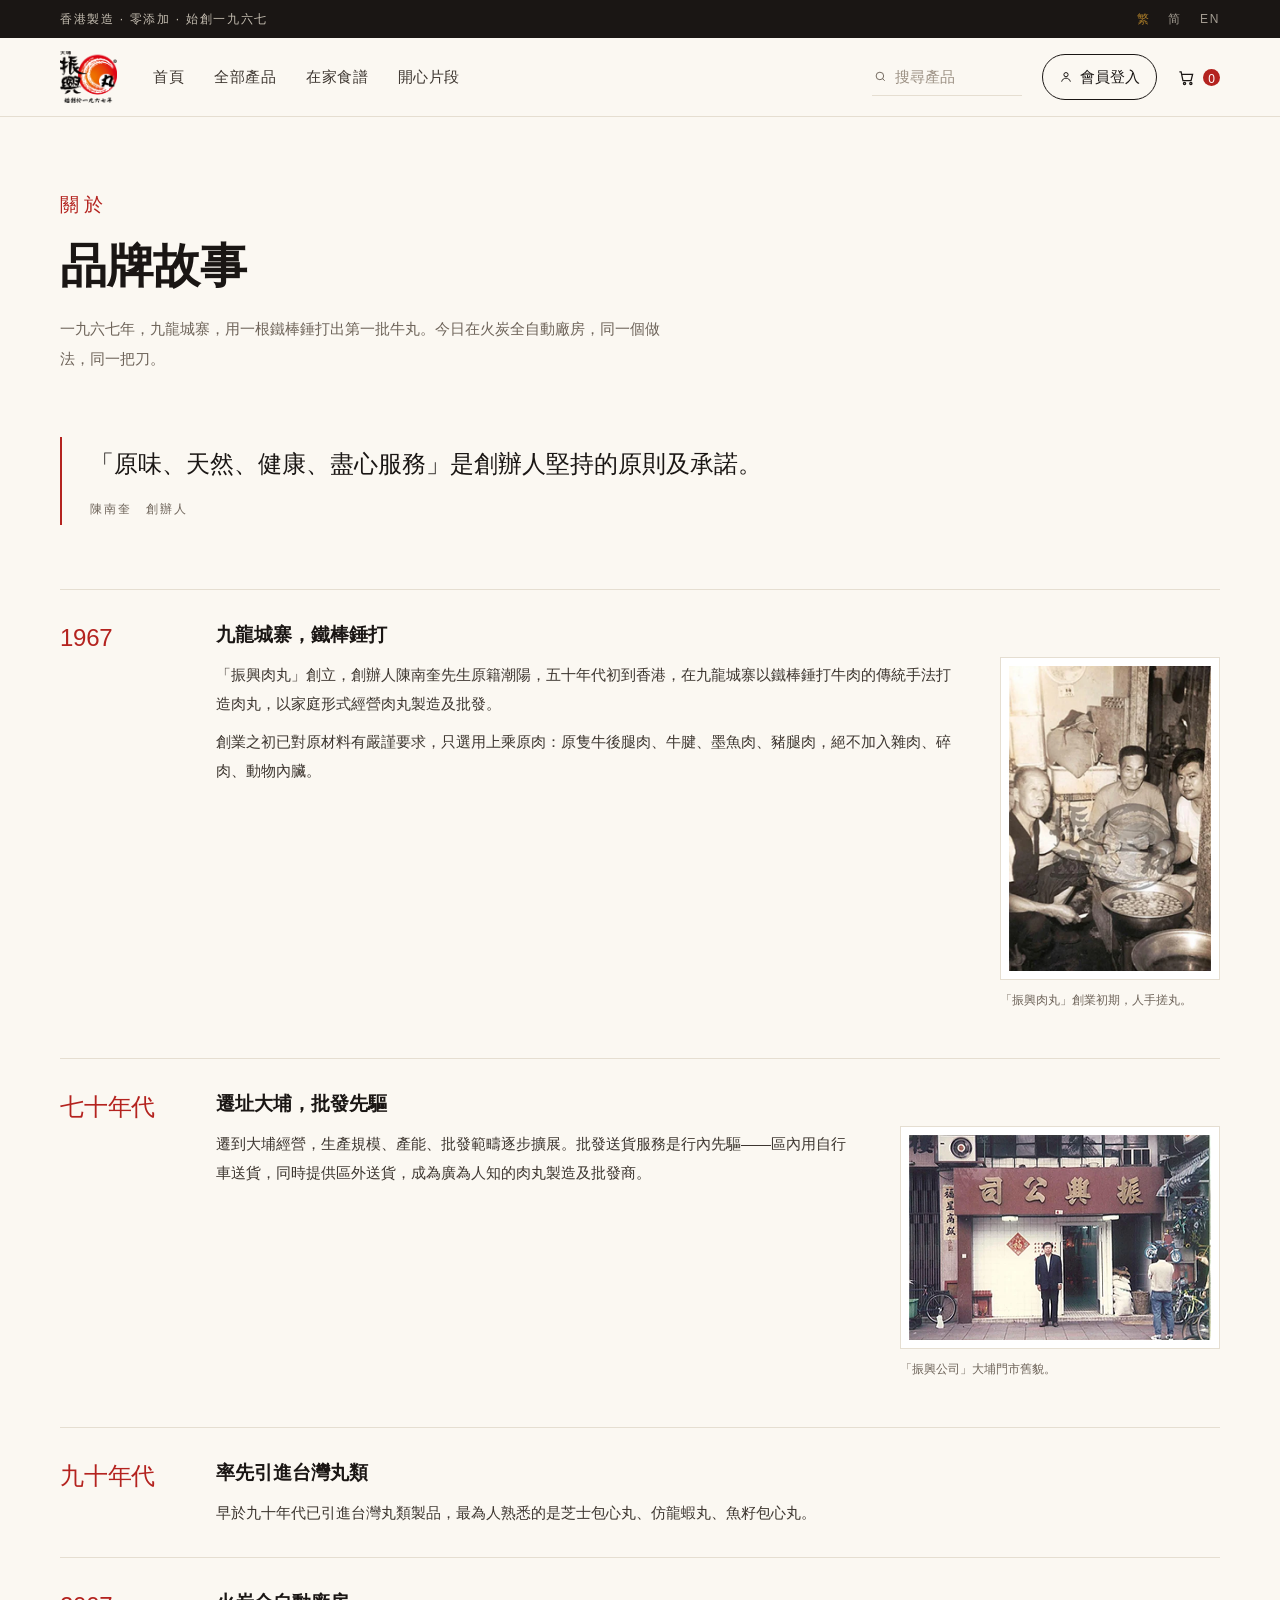
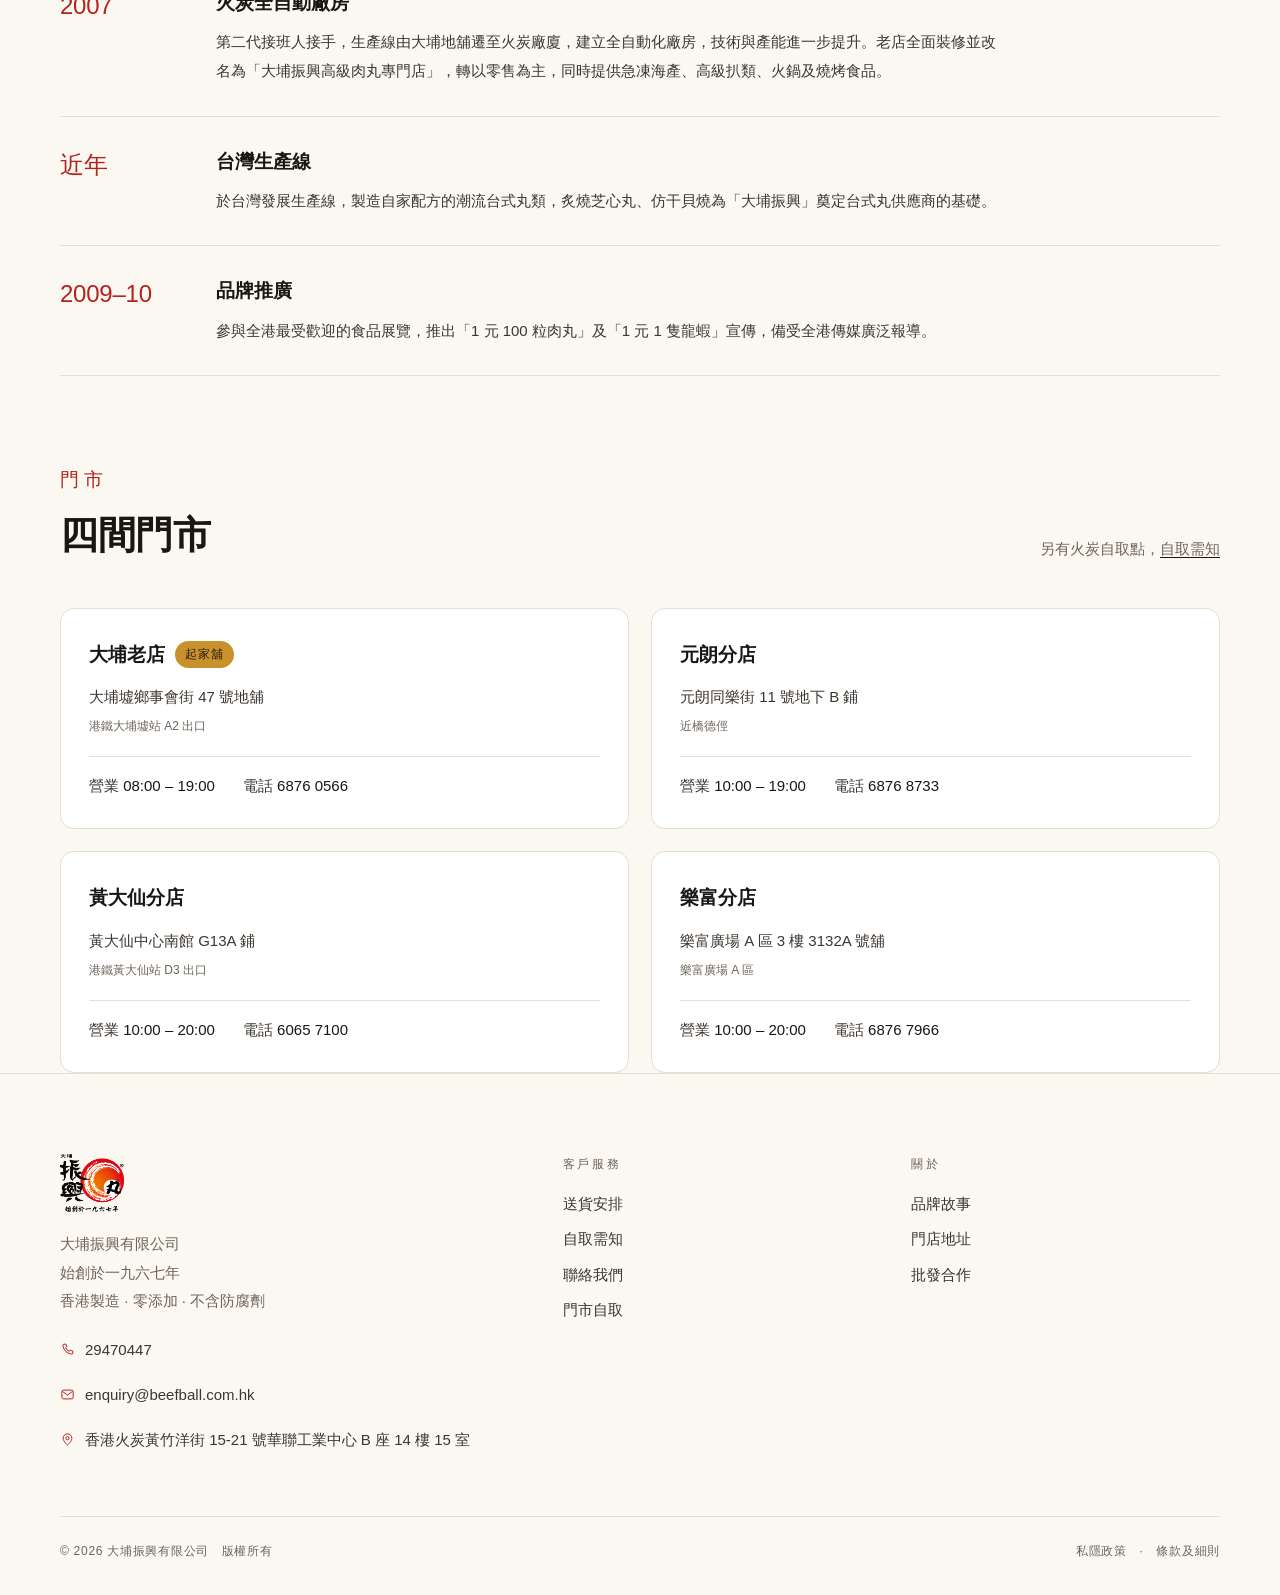
==== commit b7e2d581: "官網重設計：首頁＋79 款產品目錄（響應式）" ====
--- a/about.html
+++ b/about.html
@@ -15,7 +15,7 @@
 <header>
   <div class="wrap">
     <a href="index.html" class="logo"><img src="assets/logo_official.png" alt="大埔振興丸"></a>
-    <nav><a href="index.html">首頁</a><a href="products.html">全部產品</a><a href="index.html#wanxia">丸俠</a><a href="index.html#service">在家食譜</a><a href="index.html#service">開心片段</a></nav>
+    <nav><a href="index.html">首頁</a><a href="products.html">全部產品</a><a href="index.html#service">在家食譜</a><a href="index.html#service">開心片段</a></nav>
     <div class="act">
       <label class="search">
         <svg width="15" height="15" viewBox="0 0 24 24" fill="none" stroke="currentColor" stroke-width="1.8"><circle cx="11" cy="11" r="7"/><path d="M20 20l-4.2-4.2"/></svg>
@@ -34,7 +34,6 @@
 <div class="mnav" id="mNav">
   <a href="index.html">首頁</a>
   <a href="products.html">全部產品</a>
-  <a href="index.html#wanxia">丸俠</a>
   <a href="index.html#products">選購產品</a>
   <a href="delivery.html">送貨與自取</a>
   <a href="about.html">品牌故事</a>
@@ -176,7 +175,7 @@
         </div>
       </div>
       <div><h4>客戶服務</h4><a href="delivery.html">送貨安排</a><a href="delivery.html">自取需知</a><a href="tel:29470447">聯絡我們</a><a href="about.html#stores">門市自取</a></div>
-      <div><h4>關於</h4><a href="index.html#wanxia">丸俠</a><a href="about.html">品牌故事</a><a href="about.html#stores">門店地址</a><a href="wholesale.html">批發合作</a></div>
+      <div><h4>關於</h4><a href="about.html">品牌故事</a><a href="about.html#stores">門店地址</a><a href="wholesale.html">批發合作</a></div>
     </div>
     <div class="fbot"><span>© 2026 大埔振興有限公司　版權所有</span><span>私隱政策　·　條款及細則</span></div>
   </div>
--- a/assets/site.css
+++ b/assets/site.css
@@ -146,23 +146,6 @@
 .go{width:40px;height:40px;border-radius:50%;border:1px solid #CFC5B4;display:grid;place-items:center;font-size:var(--fs-sm);line-height:1;transition:.22s}
 .card:hover .go{background:var(--ink);color:#FBF8F2;border-color:var(--ink)}
 
-/* ---------- 丸俠深色段 ---------- */
-.wanxia-sec{background:var(--ink);color:#F4EDE0;position:relative;overflow:hidden}
-.wanxia-sec::after{content:"";position:absolute;left:50%;bottom:-320px;width:900px;height:900px;transform:translateX(-50%);border-radius:50%;background:radial-gradient(circle,rgba(200,145,44,.16),rgba(200,145,44,0) 66%)}
-.wanxia-sec .wrap{position:relative;display:grid;grid-template-columns:.85fr 1.15fr;gap:70px;align-items:center;z-index:1}
-.disc{position:relative;display:grid;place-items:center;aspect-ratio:1;max-width:400px}
-.disc .circle{position:absolute;inset:0;border-radius:50%;background:radial-gradient(circle at 50% 40%,#FCF7EC,#EDE2CE)}
-.disc img{position:relative;width:100%;max-width:none;filter:drop-shadow(0 20px 26px rgba(0,0,0,.35))}
-.wanxia-sec .t{font-size:var(--fs-md);letter-spacing:.26em;color:var(--gold);margin-bottom:16px;font-weight:500}
-.wanxia-sec h2{font-size:var(--fs-2xl);line-height:1.38;font-weight:600}
-.wanxia-sec h2 em{font-style:normal;color:var(--gold)}
-.wanxia-sec p{color:#C7BDAC;font-size:var(--fs-sm);margin-top:20px;max-width:470px;line-height:1.95}
-.wanxia-sec .cta{margin-top:34px}
-.btn-gold{background:var(--gold);color:#2A1E0B}
-.btn-gold:hover{background:#DCA63C;transform:translateY(-2px)}
-.btn-line{border:1px solid #4A423A;color:#F4EDE0}
-.btn-line:hover{border-color:var(--gold);color:var(--gold)}
-
 /* ---------- 三欄服務 ---------- */
 .trio{display:grid;grid-template-columns:repeat(3,1fr);gap:48px}
 .srv{background:#fff;border:1px solid var(--line);border-radius:var(--r);padding:34px 30px;transition:.28s}
@@ -213,7 +196,6 @@
   .hero .side img.wanxia{width:420px}
   h1{font-size:var(--fs-3xl)}
   .grid{grid-template-columns:repeat(2,1fr)}
-  .wanxia-sec .wrap{grid-template-columns:1fr;gap:40px}
   .member .wrap{grid-template-columns:1fr;gap:38px}
   .fgrid{grid-template-columns:1.4fr 1fr 1fr;gap:32px}
   nav{display:none}
@@ -231,9 +213,6 @@
   .search{width:110px}
 }
 
-
-/* ---------- 丸俠字標 ---------- */
-.bbm-lock{width:148px;margin-bottom:20px;display:block}
 
 /* ---------- 全部產品頁 ---------- */
 .catbar{position:sticky;top:78px;z-index:50;background:rgba(251,248,242,.96);backdrop-filter:blur(10px);border-bottom:1px solid var(--line)}
@@ -330,11 +309,6 @@
   .card-all{padding:22px 18px}
   .card-all .bot{flex-direction:column;align-items:flex-start;gap:6px}
 
-  .wanxia-sec .wrap{gap:26px}
-  .wanxia-sec p{margin-top:14px}
-  .disc{max-width:280px;margin:0 auto}
-  .bbm-lock{width:120px}
-
   .trio{grid-template-columns:1fr;gap:12px}
   .srv{padding:24px 22px}
 
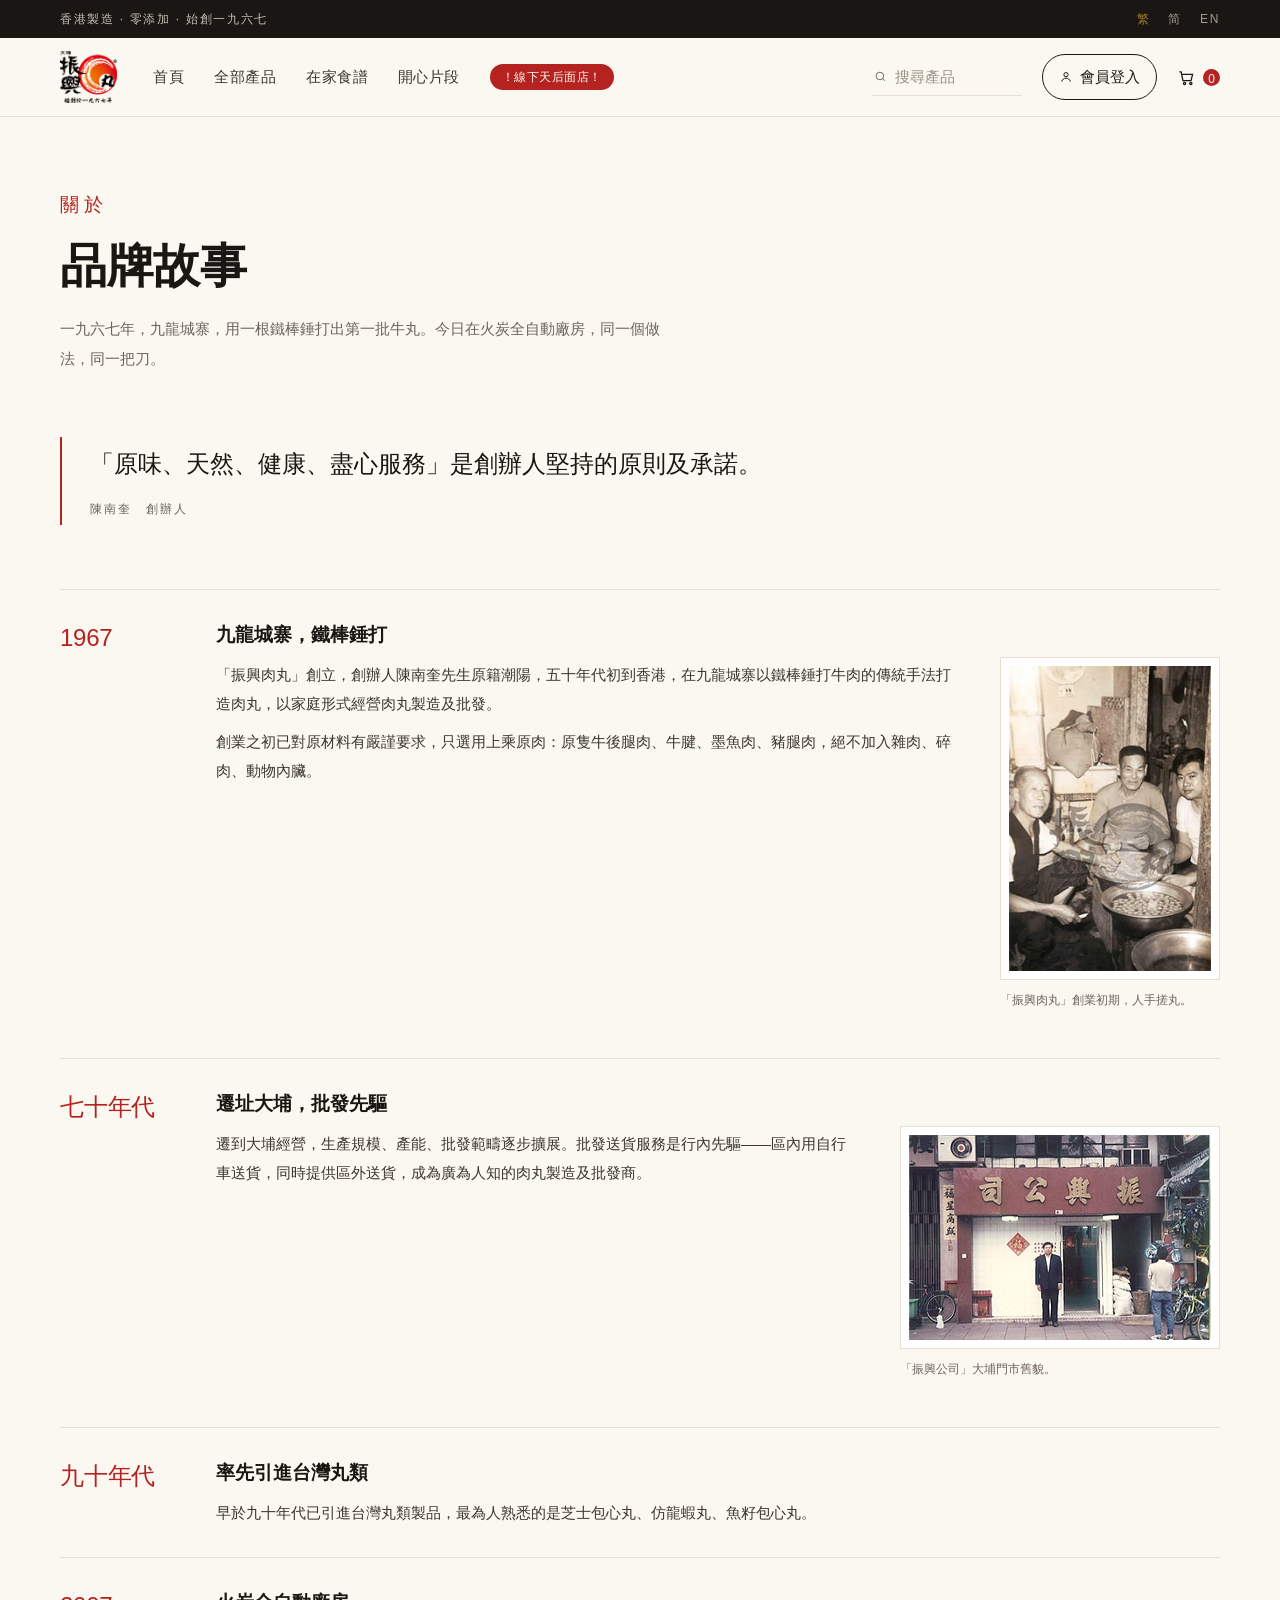
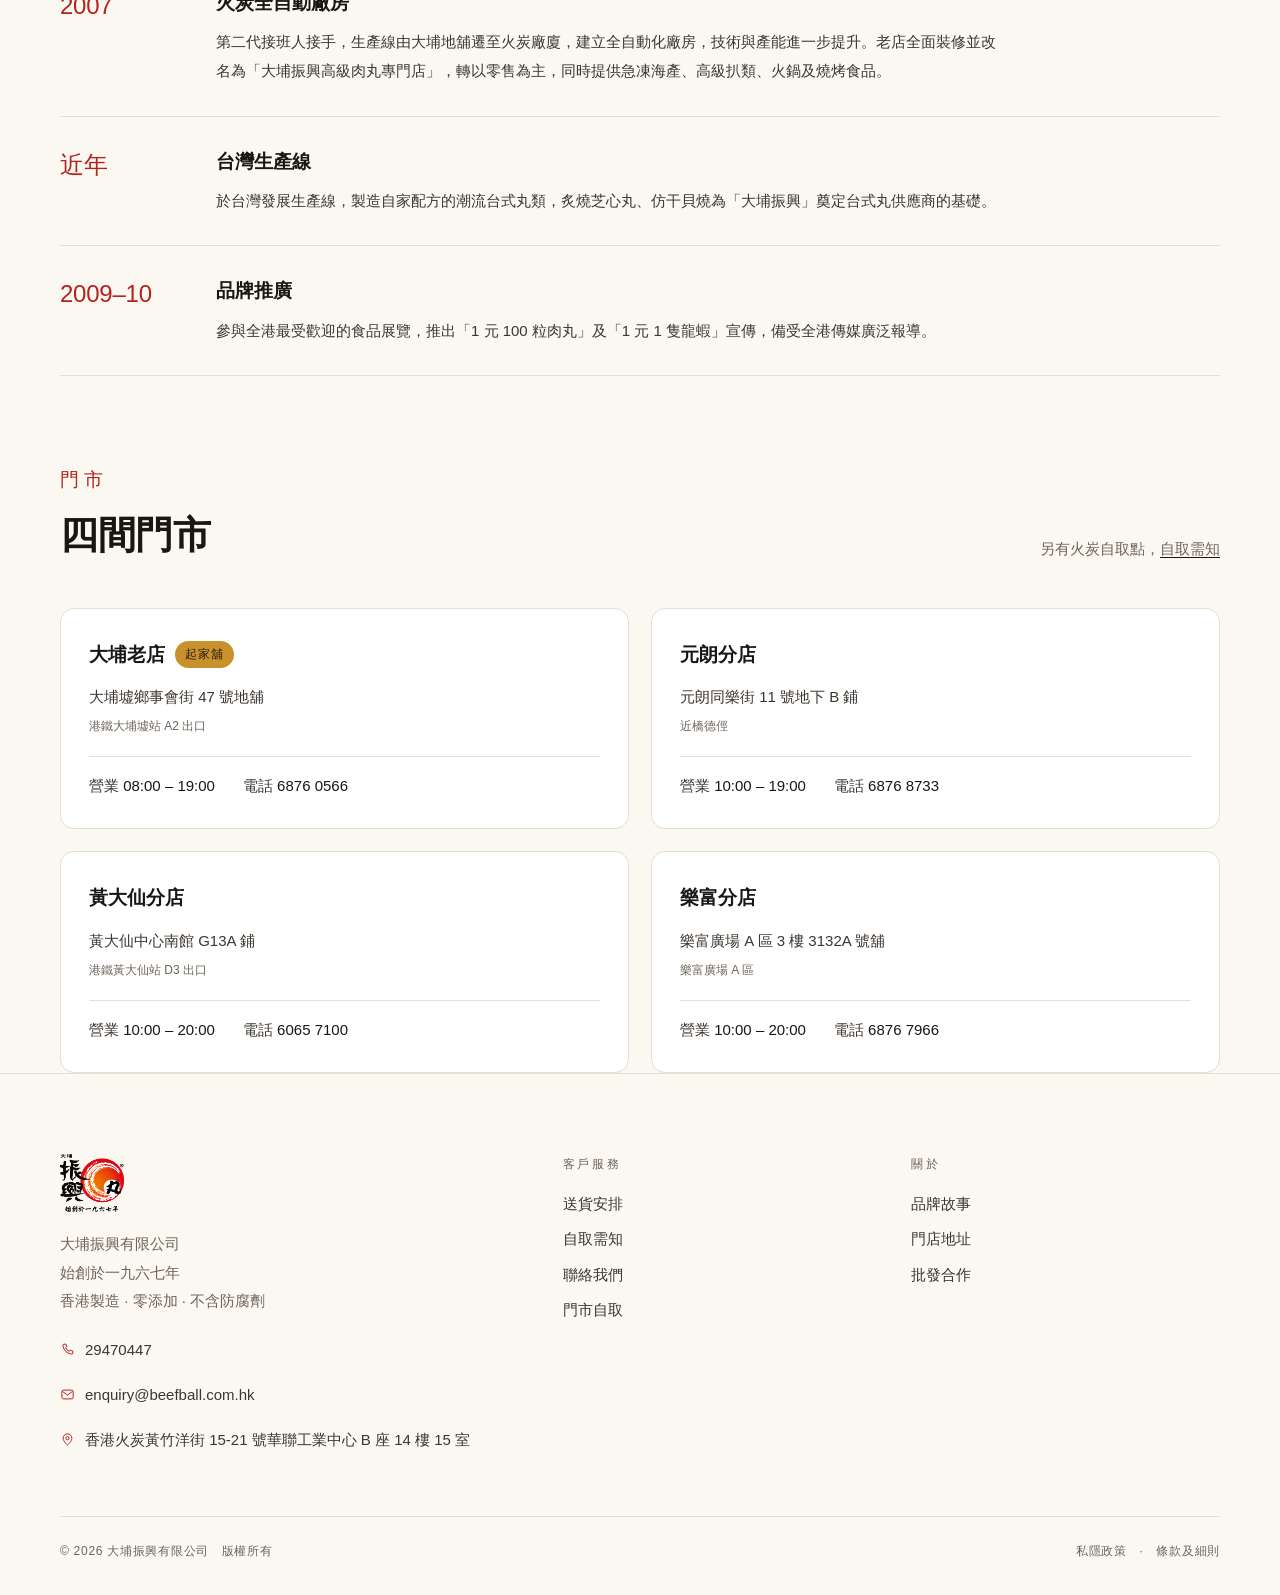
==== commit a51ef022: "官網重設計：首頁＋79 款產品目錄（響應式）" ====
--- a/about.html
+++ b/about.html
@@ -15,13 +15,13 @@
 <header>
   <div class="wrap">
     <a href="index.html" class="logo"><img src="assets/logo_official.png" alt="大埔振興丸"></a>
-    <nav><a href="index.html">首頁</a><a href="products.html">全部產品</a><a href="index.html#service">在家食譜</a><a href="index.html#service">開心片段</a></nav>
+    <nav><a href="index.html">首頁</a><a href="products.html">全部產品</a><a href="index.html#service">在家食譜</a><a href="index.html#service">開心片段</a><a class="nav-hot" href="https://www.openrice.com/en/hongkong/r-tai-po-chun-hing-noodle-tin-hau-hong-kong-style-noodles-rice-noodles-r1132624/" target="_blank" rel="noopener">！線下天后面店！</a></nav>
     <div class="act">
       <label class="search">
         <svg width="15" height="15" viewBox="0 0 24 24" fill="none" stroke="currentColor" stroke-width="1.8"><circle cx="11" cy="11" r="7"/><path d="M20 20l-4.2-4.2"/></svg>
         <input placeholder="搜尋產品">
       </label>
-      <a href="index.html#member" class="btn-member">
+      <a href="register.html" class="btn-member">
         <svg viewBox="0 0 24 24" fill="none" stroke="currentColor" stroke-width="1.7"><circle cx="12" cy="8" r="3.6"/><path d="M4.5 20c1.3-4 4-6 7.5-6s6.2 2 7.5 6"/></svg>
         會員登入
       </a>
@@ -38,6 +38,7 @@
   <a href="delivery.html">送貨與自取</a>
   <a href="about.html">品牌故事</a>
   <a href="wholesale.html">批發查詢</a>
+  <a class="mnav-hot" href="https://www.openrice.com/en/hongkong/r-tai-po-chun-hing-noodle-tin-hau-hong-kong-style-noodles-rice-noodles-r1132624/" target="_blank" rel="noopener">！線下天后面店！</a>
   <div class="mcta"><a href="index.html#products">選購產品</a><a href="index.html#member">會員登入</a></div>
   <div class="mfoot">香港製造 · 零添加 · 始創一九六七</div>
 </div>
--- a/assets/site.css
+++ b/assets/site.css
@@ -23,6 +23,7 @@
   --fs-display:59px; /* h1 桌面 */
 }
 *{margin:0;padding:0;box-sizing:border-box}
+[hidden]{display:none!important}
 html{scroll-behavior:smooth}
 body{
   font-family:"PingFang TC","Microsoft JhengHei","Noto Sans TC","Helvetica Neue",Arial,sans-serif;
@@ -52,6 +53,11 @@
 nav a:hover::after{width:100%}
 nav a.on{color:var(--ink);font-weight:600}
 nav a.on::after{width:100%;background:var(--ink)}
+/* 線下門店（暫跳 OpenRice） */
+nav a.nav-hot{align-self:center;flex:none;font-size:var(--fs-xs);letter-spacing:.04em;line-height:1;padding:7px 12px;border-radius:100px;background:var(--red);color:#FBF8F2;white-space:nowrap;transition:background .22s,transform .22s}
+nav a.nav-hot::after{content:none}
+nav a.nav-hot:hover{background:var(--red-d);color:#FBF8F2;transform:translateY(-1px)}
+.mnav a.mnav-hot{color:var(--red);font-weight:600}
 .act{margin-left:auto;display:flex;align-items:center;gap:20px}
 .search{display:flex;align-items:center;gap:8px;border-bottom:1px solid var(--line);padding:6px 2px;width:150px;color:var(--muted);transition:border-color .25s,width .25s}
 .search:focus-within{border-color:var(--ink);width:200px}
@@ -73,6 +79,12 @@
 .eyebrow::before{content:"";width:34px;height:1px;background:var(--red)}
 h1{font-size:var(--fs-display);line-height:1.22;letter-spacing:-.01em;font-weight:600}
 h1 em{font-style:normal;color:var(--red)}
+/* 主視覺標語：手寫楷 + 手繪紅線 */
+@font-face{font-family:"Iansui Sub";src:url("fonts/iansui_subset.woff2") format("woff2");font-weight:400;font-display:swap}
+.claim{position:relative;display:inline-block;margin:20px 0 0;padding-bottom:10px;transform:rotate(-1.2deg);transform-origin:left center}
+.claim span{font-family:"Iansui Sub","PingFang TC","Microsoft JhengHei",serif;font-size:36px;line-height:1.28;letter-spacing:.05em;color:var(--ink);-webkit-text-stroke:.45px var(--ink)}
+.claim-u{position:absolute;left:2%;bottom:0;width:96%;height:9px;overflow:visible}
+
 .hero p.lead{margin-top:24px;font-size:var(--fs-sm);color:var(--ink-2);max-width:560px;line-height:1.95;text-wrap:pretty}
 .cta{display:flex;gap:14px;margin-top:38px;flex-wrap:wrap}
 .btn{display:inline-flex;align-items:center;gap:10px;padding:15px 30px;font-size:var(--fs-sm);letter-spacing:.04em;border-radius:100px;transition:.24s}
@@ -147,7 +159,7 @@
 .card:hover .go{background:var(--ink);color:#FBF8F2;border-color:var(--ink)}
 
 /* ---------- 三欄服務 ---------- */
-.trio{display:grid;grid-template-columns:repeat(3,1fr);gap:48px}
+.trio{display:grid;grid-template-columns:repeat(2,1fr);gap:48px}
 .srv{background:#fff;border:1px solid var(--line);border-radius:var(--r);padding:34px 30px;transition:.28s}
 .srv:hover{border-color:#D8CBB5;box-shadow:0 18px 36px -24px rgba(58,42,20,.28)}
 .srv .ic{width:44px;height:44px;border-radius:12px;background:var(--paper-2);display:grid;place-items:center;margin-bottom:20px}
@@ -288,6 +300,8 @@
   .hero .wrap{gap:6px;padding-bottom:40px}
   .eyebrow{margin-bottom:18px}
   h1{font-size:var(--fs-display);line-height:1.32}
+  .claim{margin-top:16px;max-width:100%}
+  .claim span{font-size:26px;-webkit-text-stroke:.3px var(--ink)}
   .hero p.lead{margin-top:18px;line-height:1.85}
   .cta{margin-top:26px;gap:10px}
   .btn{padding:13px 22px}
@@ -516,3 +530,145 @@
   .wact .btn{flex:1 1 45%;justify-content:center}
   .wact>span{display:none}
 }
+
+/* ---------- 會員註冊 ---------- */
+.regwrap{display:grid;grid-template-columns:1.6fr .85fr;gap:48px;align-items:start}
+.regside{display:flex;flex-direction:column;gap:20px;position:sticky;top:100px}
+.regcard{background:#fff;border:1px solid var(--line);border-radius:var(--r);padding:26px 26px 24px}
+.regcard .t{font-size:var(--fs-xs);letter-spacing:.22em;color:var(--red);margin-bottom:16px}
+.regcard ul{list-style:none;display:flex;flex-direction:column;gap:14px}
+.regcard li{display:flex;gap:12px;align-items:baseline;font-size:var(--fs-sm);color:var(--ink-2);line-height:1.7}
+.regcard li b{font-size:var(--fs-md);color:var(--ink);flex:0 0 46px;line-height:1.4}
+.regcard p{font-size:var(--fs-sm);color:var(--muted);line-height:1.9}
+.regline{margin-top:10px}
+.regline a{border-bottom:1px solid var(--line);color:var(--ink);padding-bottom:2px}
+
+.warnbar{background:#FBF3E6;border-left:3px solid var(--gold);padding:14px 18px;border-radius:0 10px 10px 0;font-size:var(--fs-xs);color:var(--ink-2);line-height:1.85;margin-bottom:32px}
+.warnbar b{display:block;font-weight:600;color:var(--ink);margin-bottom:4px;letter-spacing:.08em}
+
+.field select{font:inherit;font-size:var(--fs-sm);color:var(--ink);background:var(--paper);border:1px solid #DCD3C4;border-radius:10px;padding:13px 40px 13px 15px;appearance:none;-webkit-appearance:none;background-image:url("data:image/svg+xml,%3Csvg xmlns='http://www.w3.org/2000/svg' width='12' height='8' viewBox='0 0 12 8'%3E%3Cpath d='M1 1.5l5 5 5-5' fill='none' stroke='%236E645A' stroke-width='1.6' stroke-linecap='round'/%3E%3C/svg%3E");background-repeat:no-repeat;background-position:right 15px center;transition:border-color .18s,background-color .18s}
+.field select:focus{outline:none;border-color:var(--ink);background-color:#fff}
+.field select.bad{border-color:var(--red);background-color:#FDF5F4}
+
+.vrow{display:flex;gap:10px}
+.vrow input{flex:1;min-width:0}
+.vbtn{flex:0 0 auto;padding:0 15px;border:1px solid var(--ink);border-radius:10px;background:#fff;font:inherit;font-size:var(--fs-xs);letter-spacing:.04em;color:var(--ink);cursor:pointer;transition:.2s}
+.vbtn:hover{background:var(--ink);color:#FBF8F2}
+.vbtn:disabled{background:var(--paper);border-color:var(--line);color:var(--muted);cursor:default}
+.vmsg{display:block;font-size:var(--fs-xs);color:var(--gold);line-height:1.65;margin-top:7px}
+.vmsg:empty{display:none}
+
+.agree{margin-top:30px;border:1px solid var(--line);border-radius:10px;background:var(--paper);overflow:hidden}
+.agree summary{display:flex;justify-content:space-between;align-items:center;gap:14px;padding:14px 18px;font-size:var(--fs-sm);color:var(--ink);cursor:pointer;list-style:none}
+.agree summary::-webkit-details-marker{display:none}
+.agree summary span{font-size:var(--fs-xs);color:var(--muted);white-space:nowrap}
+.agree summary span::after{content:'＋'}
+.agree[open] summary span::after{content:'−'}
+.agree-body{padding:0 18px 18px;border-top:1px solid var(--line)}
+.agree-body p{font-size:var(--fs-xs);color:var(--muted);line-height:1.95;margin-top:14px}
+
+.wact .wact-login{font-size:var(--fs-sm);color:var(--muted)}
+
+@media (max-width:1080px){
+  .regwrap{grid-template-columns:1fr;gap:36px}
+  .regside{position:static;display:grid;grid-template-columns:1fr 1fr;gap:20px;align-items:start}
+}
+@media (max-width:680px){
+  .regside{grid-template-columns:1fr}
+  .vrow{flex-direction:column}
+  .vbtn{padding:12px 16px}
+  #regForm .wact{flex-direction:column;align-items:stretch}
+  #regForm .wact .wact-login{display:block;order:-1;margin-bottom:14px}
+  #regForm .wact .btn{width:100%;justify-content:center}
+}
+
+/* ================= 商品詳情 ================= */
+a.pcard{display:flex;color:inherit}
+
+.crumb{display:flex;gap:9px;align-items:center;flex-wrap:wrap;font-size:var(--fs-xs);color:var(--muted);padding-top:26px}
+.crumb a{padding-bottom:1px;border-bottom:1px solid transparent;transition:.2s}
+.crumb a:hover{color:var(--ink);border-color:#CFC5B4}
+.crumb i{font-style:normal;opacity:.5}
+.crumb b{font-weight:500;color:var(--ink)}
+
+.pdgrid{display:grid;grid-template-columns:1.02fr .98fr;gap:62px;align-items:start;padding:26px 0 70px}
+
+.pdimg{position:relative;background:#fff;border:1px solid var(--line);border-radius:var(--r);aspect-ratio:1/1;display:grid;place-items:center;padding:26px;overflow:hidden}
+.pdimg img{max-width:100%;max-height:100%;width:auto;height:auto;object-fit:contain}
+
+.pdflags{display:flex;align-items:center;gap:8px;margin-bottom:12px;flex-wrap:wrap}
+.pill{font-size:var(--fs-xs);letter-spacing:.1em;padding:5px 11px;border-radius:100px;background:var(--paper-2);color:var(--ink-2);border:1px solid var(--line)}
+.pill-red{background:var(--red);border-color:var(--red);color:#FBF8F2}
+
+.pdname{font-size:var(--fs-3xl);font-weight:600;line-height:1.24;letter-spacing:-.01em}
+
+.pdprice{display:flex;align-items:baseline;gap:3px;margin-top:16px;color:var(--red)}
+.pdprice small{font-size:var(--fs-sm);font-weight:500}
+.pdprice b{font-size:var(--fs-2xl);font-weight:600;letter-spacing:-.02em;line-height:1}
+.pdearn{font-size:var(--fs-xs);color:var(--muted);margin-top:8px}
+.pdearn b{color:var(--gold);font-weight:600}
+
+.pdmeta{margin-top:24px;border-top:1px solid var(--line)}
+.pdmeta div{display:flex;gap:20px;padding:12px 0;border-bottom:1px solid var(--line);font-size:var(--fs-sm);line-height:1.6}
+.pdmeta dt{flex:0 0 58px;color:var(--muted)}
+.pdmeta dd{color:var(--ink)}
+
+.pdbuy{display:flex;gap:12px;margin-top:28px}
+.qty{display:flex;align-items:center;flex:0 0 auto;height:50px;border:1px solid #CFC5B4;border-radius:10px;overflow:hidden;background:#fff}
+.qty button{width:42px;height:100%;border:0;background:none;font:inherit;font-size:var(--fs-md);line-height:1;color:var(--ink);cursor:pointer;transition:.18s}
+.qty button:hover{background:var(--paper-2)}
+.qty input{width:44px;height:100%;border:0;background:none;outline:0;text-align:center;font:inherit;font-size:var(--fs-sm);color:var(--ink);-moz-appearance:textfield}
+.qty input::-webkit-outer-spin-button,.qty input::-webkit-inner-spin-button{-webkit-appearance:none;margin:0}
+.pdadd{flex:1;height:50px;justify-content:center;background:var(--red);border-color:var(--red);color:#FBF8F2}
+.pdadd:hover{background:var(--red-d);border-color:var(--red-d)}
+.pdsum{font-size:var(--fs-xs);color:var(--muted);margin-top:12px}
+.pdsum b{color:var(--ink);font-size:var(--fs-sm);font-weight:600}
+.pdalt{display:flex;gap:12px;margin-top:14px;flex-wrap:wrap}
+.pdalt .btn{flex:1;justify-content:center;min-width:170px}
+
+.pdshop{margin-top:46px;padding-top:26px;border-top:1px solid var(--line)}
+.shopcard{display:flex;align-items:center;gap:18px;flex-wrap:wrap;background:#fff;border:1px solid var(--line);border-radius:var(--r);padding:18px 22px}
+.shopcard .sc-ico{flex:0 0 auto;width:46px;height:46px;border-radius:50%;background:var(--paper-2);display:grid;place-items:center;border:1px solid var(--line)}
+.shopcard .sc-ico svg{width:22px;height:22px;stroke:var(--ink);fill:none;stroke-width:1.6}
+.shopcard .sc-txt{flex:1;min-width:210px}
+.shopcard .sc-txt strong{display:block;font-size:var(--fs-sm);font-weight:600}
+.shopcard .sc-txt span{display:block;font-size:var(--fs-xs);color:var(--muted);line-height:1.7;margin-top:3px}
+.shopcard .btn{flex:0 0 auto}
+
+.tabcatch{display:flex;gap:30px;border-bottom:1px solid var(--line);margin-bottom:26px;overflow-x:auto}
+.tabcatch button{flex:0 0 auto;background:none;border:0;padding:15px 1px;font:inherit;font-size:var(--fs-sm);color:var(--muted);cursor:pointer;position:relative;white-space:nowrap;transition:.2s}
+.tabcatch button:hover{color:var(--ink)}
+.tabcatch button.on{color:var(--ink);font-weight:600}
+.tabcatch button.on::after{content:"";position:absolute;left:0;right:0;bottom:-1px;height:2px;background:var(--ink)}
+.tabcatch em{font-style:normal;font-size:var(--fs-xs);color:var(--muted);margin-left:5px}
+
+.tabpane{display:none}
+.tabpane.on{display:block}
+.pdesc{max-width:760px;font-size:var(--fs-sm);color:var(--ink-2);line-height:1.95}
+.pdempty{font-size:var(--fs-sm);color:var(--muted);padding:8px 0 4px}
+
+.pdrel{padding-top:0}
+.pdrel .gh h2{font-size:var(--fs-lg)}
+
+.toast{position:fixed;left:50%;bottom:34px;transform:translate(-50%,16px);z-index:300;background:var(--ink);color:#FBF8F2;font-size:var(--fs-sm);padding:12px 22px;border-radius:100px;opacity:0;pointer-events:none;transition:opacity .26s,transform .26s;box-shadow:0 18px 40px -18px rgba(26,22,20,.6);max-width:calc(100% - 40px);text-align:center}
+.toast.on{opacity:1;transform:translate(-50%,0)}
+
+@media (max-width:980px){
+  .pdgrid{grid-template-columns:1fr;gap:34px;padding-bottom:52px}
+  .pdimg{padding:18px}
+  .pdname{font-size:var(--fs-2xl)}
+}
+@media (max-width:680px){
+  .crumb{padding-top:18px}
+  .pdgrid{padding:18px 0 40px;gap:26px}
+  .pdname{font-size:var(--fs-xl)}
+  .pdprice b{font-size:var(--fs-xl)}
+  .pdbuy{flex-direction:column;gap:10px}
+  .qty{width:100%;justify-content:space-between}
+  .qty input{width:60px}
+  .pdadd{width:100%}
+  .pdalt .btn{flex:1 1 100%}
+  .shopcard{padding:16px 18px;gap:14px}
+  .shopcard .btn{width:100%}
+  .tabcatch{gap:22px}
+}
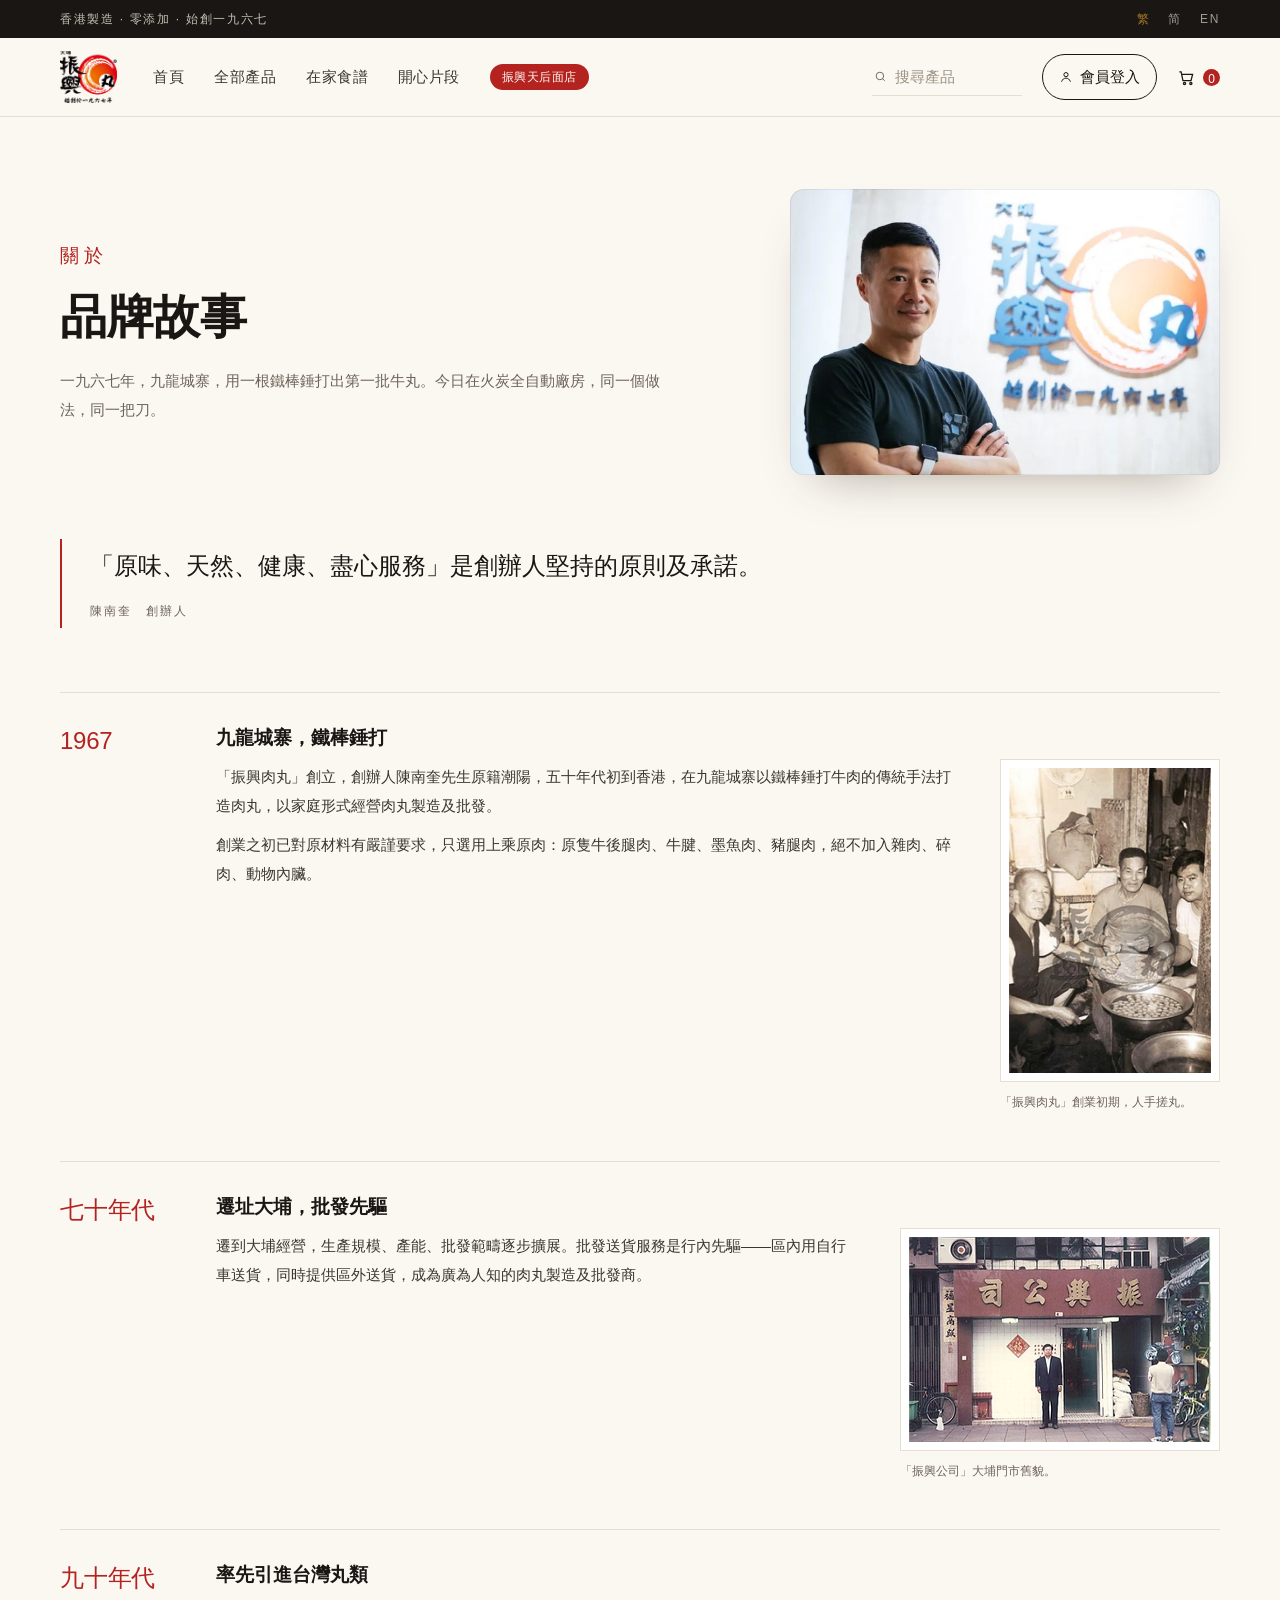
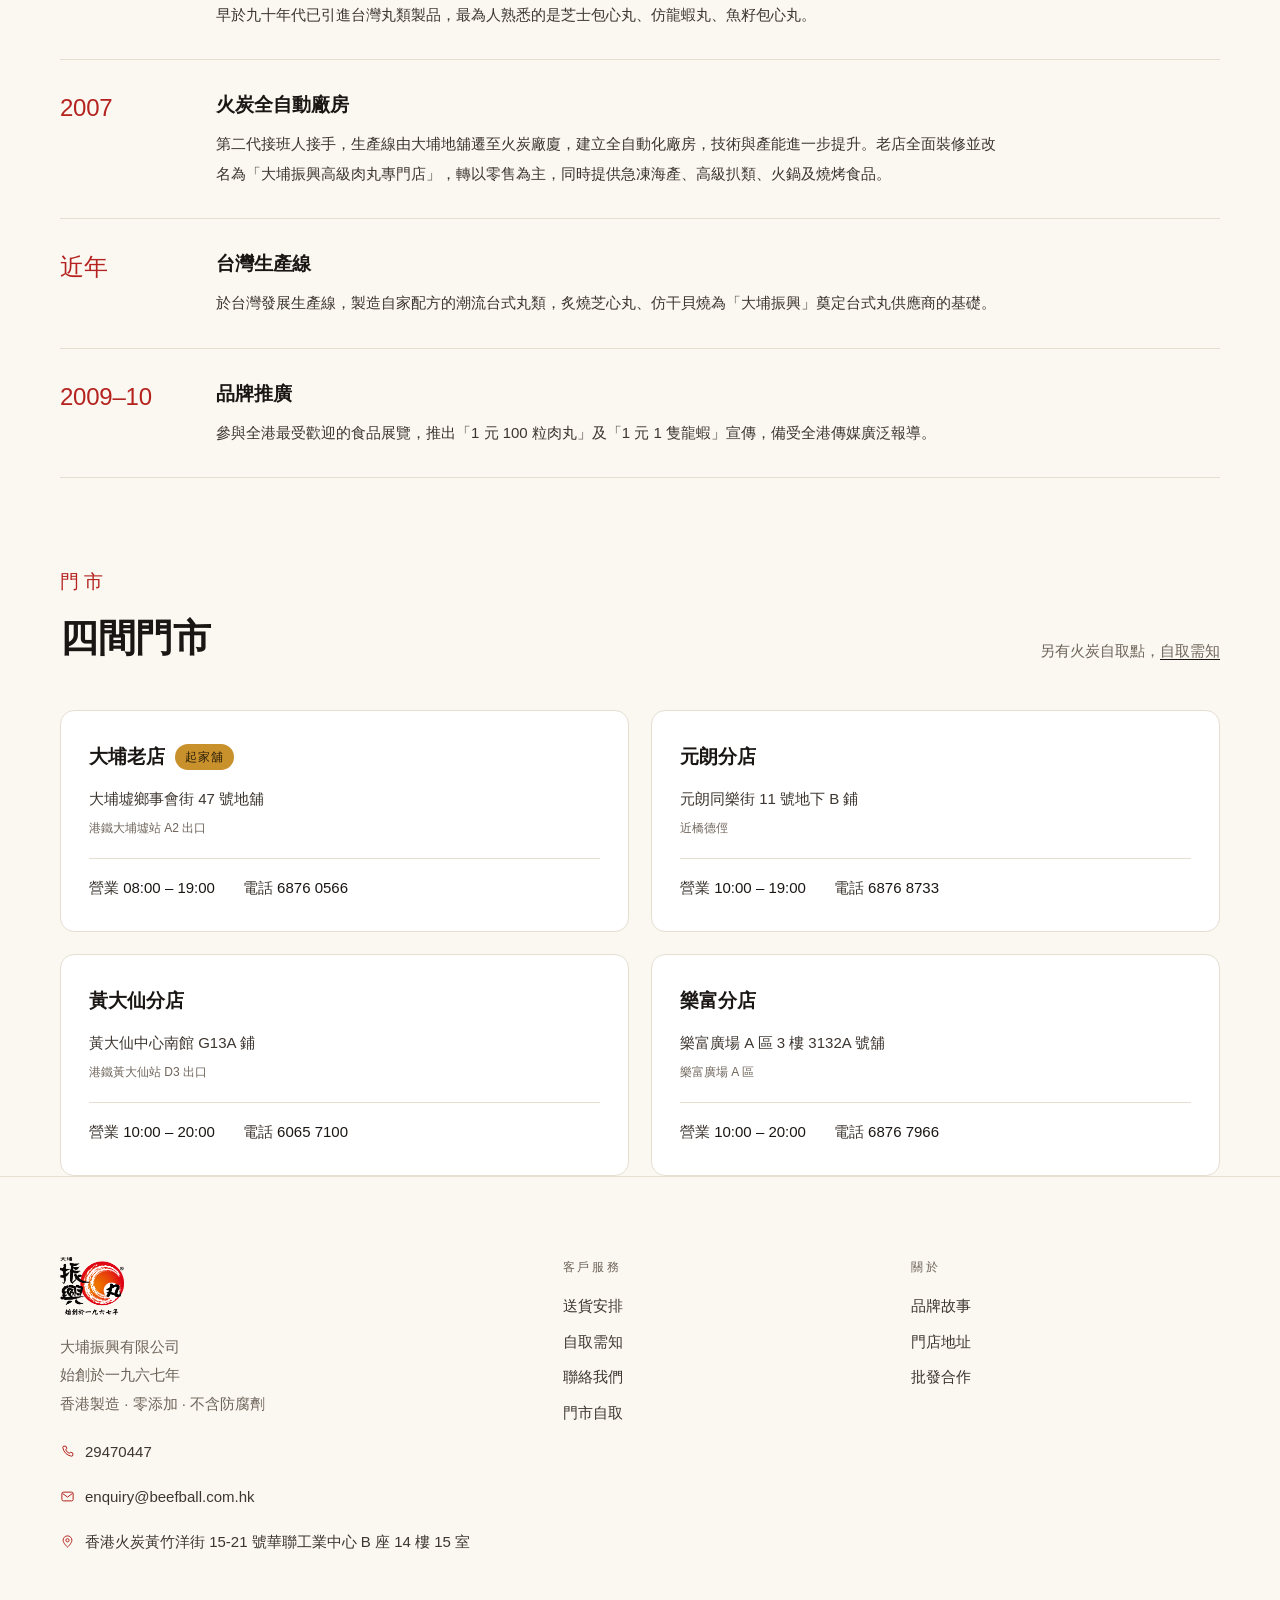
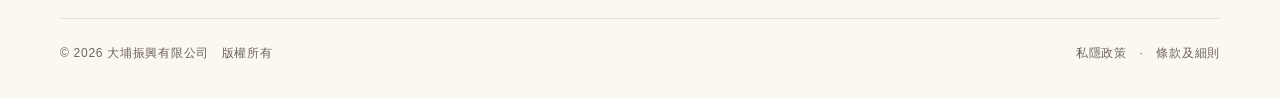
==== commit 3b4495cc: "官網重設計：首頁＋79 款產品目錄（響應式）" ====
--- a/about.html
+++ b/about.html
@@ -15,7 +15,7 @@
 <header>
   <div class="wrap">
     <a href="index.html" class="logo"><img src="assets/logo_official.png" alt="大埔振興丸"></a>
-    <nav><a href="index.html">首頁</a><a href="products.html">全部產品</a><a href="index.html#service">在家食譜</a><a href="index.html#service">開心片段</a><a class="nav-hot" href="https://www.openrice.com/en/hongkong/r-tai-po-chun-hing-noodle-tin-hau-hong-kong-style-noodles-rice-noodles-r1132624/" target="_blank" rel="noopener">！線下天后面店！</a></nav>
+    <nav><a href="index.html">首頁</a><a href="products.html">全部產品</a><a href="index.html#service">在家食譜</a><a href="index.html#service">開心片段</a><a class="nav-hot" href="https://www.openrice.com/en/hongkong/r-tai-po-chun-hing-noodle-tin-hau-hong-kong-style-noodles-rice-noodles-r1132624/" target="_blank" rel="noopener">振興天后面店</a></nav>
     <div class="act">
       <label class="search">
         <svg width="15" height="15" viewBox="0 0 24 24" fill="none" stroke="currentColor" stroke-width="1.8"><circle cx="11" cy="11" r="7"/><path d="M20 20l-4.2-4.2"/></svg>
@@ -38,16 +38,21 @@
   <a href="delivery.html">送貨與自取</a>
   <a href="about.html">品牌故事</a>
   <a href="wholesale.html">批發查詢</a>
-  <a class="mnav-hot" href="https://www.openrice.com/en/hongkong/r-tai-po-chun-hing-noodle-tin-hau-hong-kong-style-noodles-rice-noodles-r1132624/" target="_blank" rel="noopener">！線下天后面店！</a>
+  <a class="mnav-hot" href="https://www.openrice.com/en/hongkong/r-tai-po-chun-hing-noodle-tin-hau-hong-kong-style-noodles-rice-noodles-r1132624/" target="_blank" rel="noopener">振興天后面店</a>
   <div class="mcta"><a href="index.html#products">選購產品</a><a href="index.html#member">會員登入</a></div>
   <div class="mfoot">香港製造 · 零添加 · 始創一九六七</div>
 </div>
 
-<div class="pagehd">
-  <div class="wrap">
-    <div class="t">關於</div>
-    <h1>品牌故事</h1>
-    <p>一九六七年，九龍城寨，用一根鐵棒錘打出第一批牛丸。今日在火炭全自動廠房，同一個做法，同一把刀。</p>
+<div class="pagehd has-boss">
+  <div class="wrap">
+    <div class="ph-txt">
+      <div class="t">關於</div>
+      <h1>品牌故事</h1>
+      <p>一九六七年，九龍城寨，用一根鐵棒錘打出第一批牛丸。今日在火炭全自動廠房，同一個做法，同一把刀。</p>
+    </div>
+    <figure class="ph-fig">
+      <img src="assets/boss.webp" alt="大埔振興負責人" width="640" height="426" loading="eager" decoding="async">
+    </figure>
   </div>
 </div>
 
--- a/assets/site.css
+++ b/assets/site.css
@@ -367,6 +367,12 @@
 .pagehd h1{font-size:var(--fs-3xl);font-weight:600;line-height:1.3;letter-spacing:-.01em}
 .pagehd p{margin-top:18px;font-size:var(--fs-sm);color:var(--muted);max-width:620px;line-height:1.95}
 
+/* 品牌故事：右側負責人主視覺 */
+.pagehd.has-boss .wrap{display:grid;grid-template-columns:1fr 430px;gap:56px;align-items:center}
+.ph-fig{margin:0;position:relative}
+.ph-fig img{width:100%;height:auto;border-radius:var(--r);box-shadow:0 24px 48px -28px rgba(58,42,20,.45)}
+.ph-fig::after{content:"";position:absolute;inset:0;border-radius:var(--r);box-shadow:inset 0 0 0 1px rgba(26,22,20,.07);pointer-events:none}
+
 /* 流程步驟 */
 .steps{list-style:none;counter-reset:s;max-width:820px}
 .steps li{display:flex;gap:22px;padding:24px 0;border-bottom:1px solid var(--line)}
@@ -432,6 +438,8 @@
 
 @media (max-width:1080px){
   .rates,.cal,.stores{grid-template-columns:1fr}
+  .pagehd.has-boss .wrap{grid-template-columns:1fr;gap:26px}
+  .pagehd.has-boss .ph-fig{max-width:520px}
 }
 @media (max-width:680px){
   .pagehd{padding:44px 0 0}
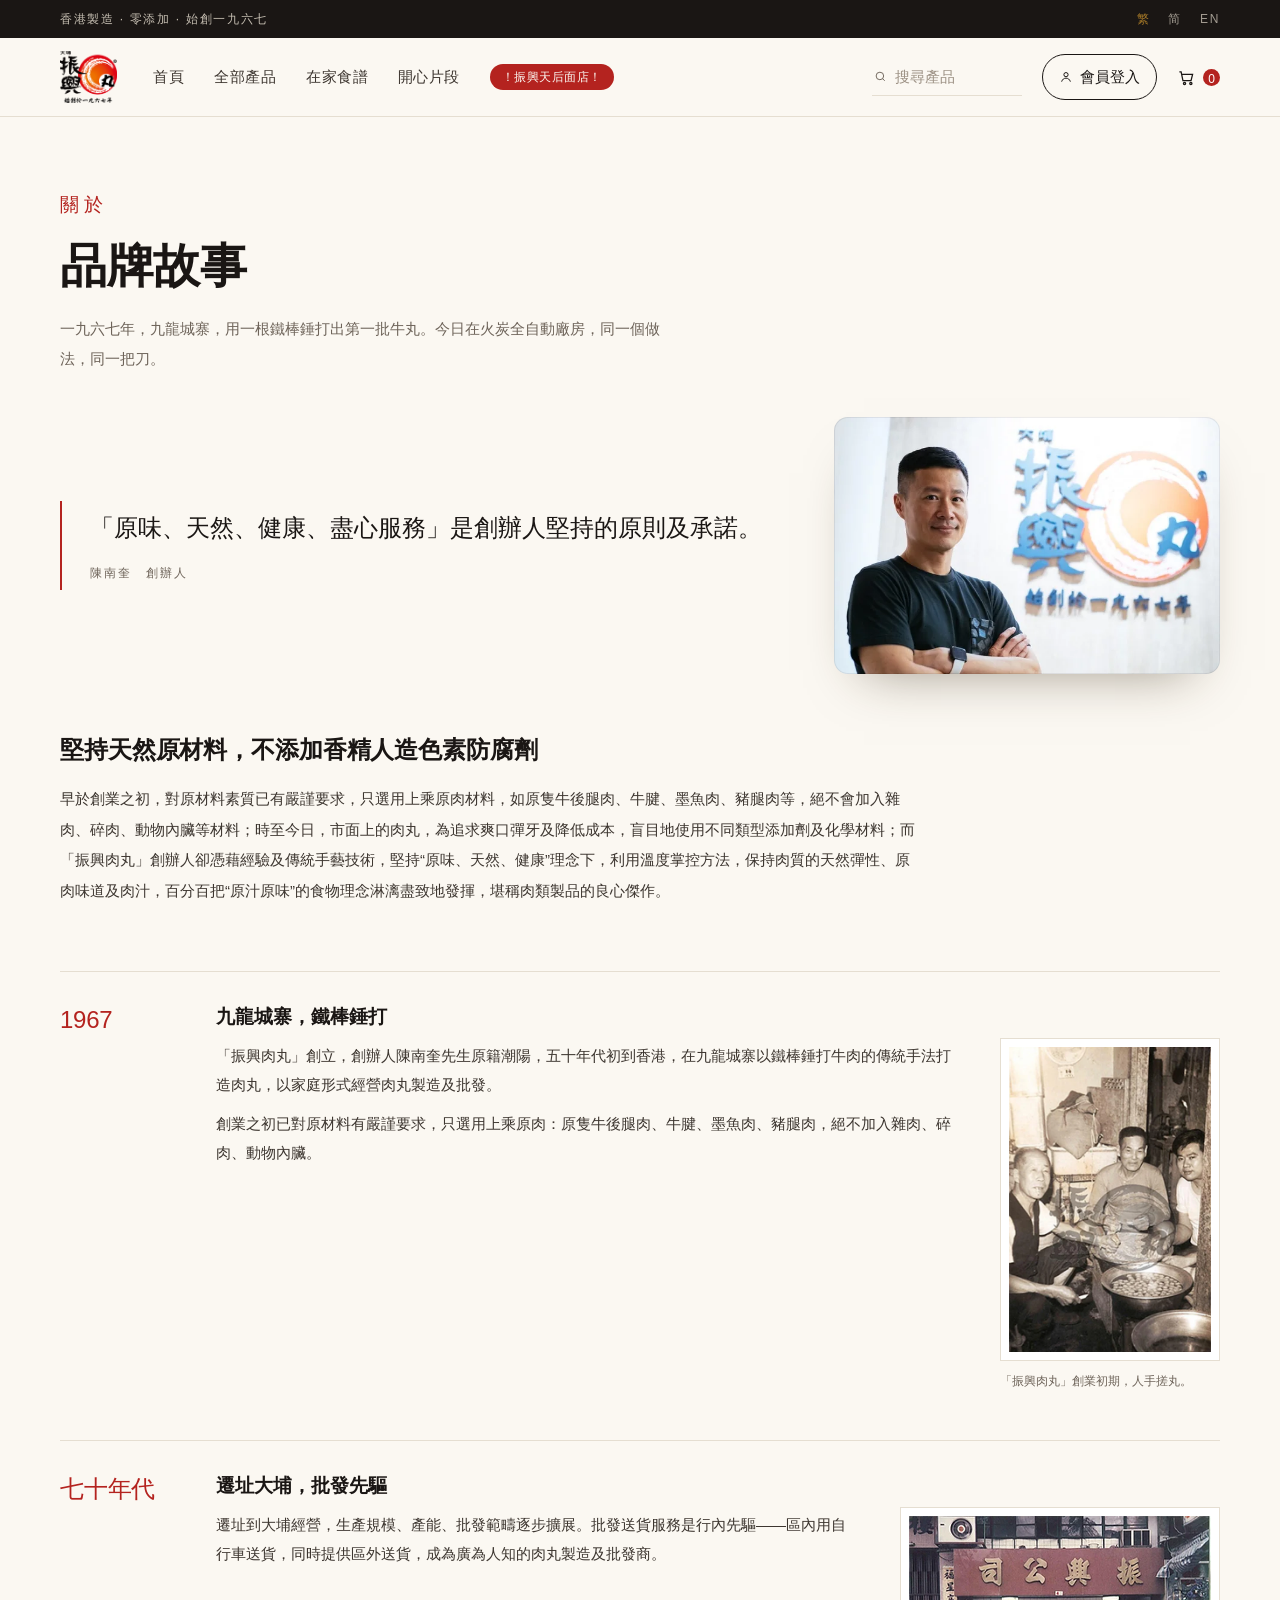
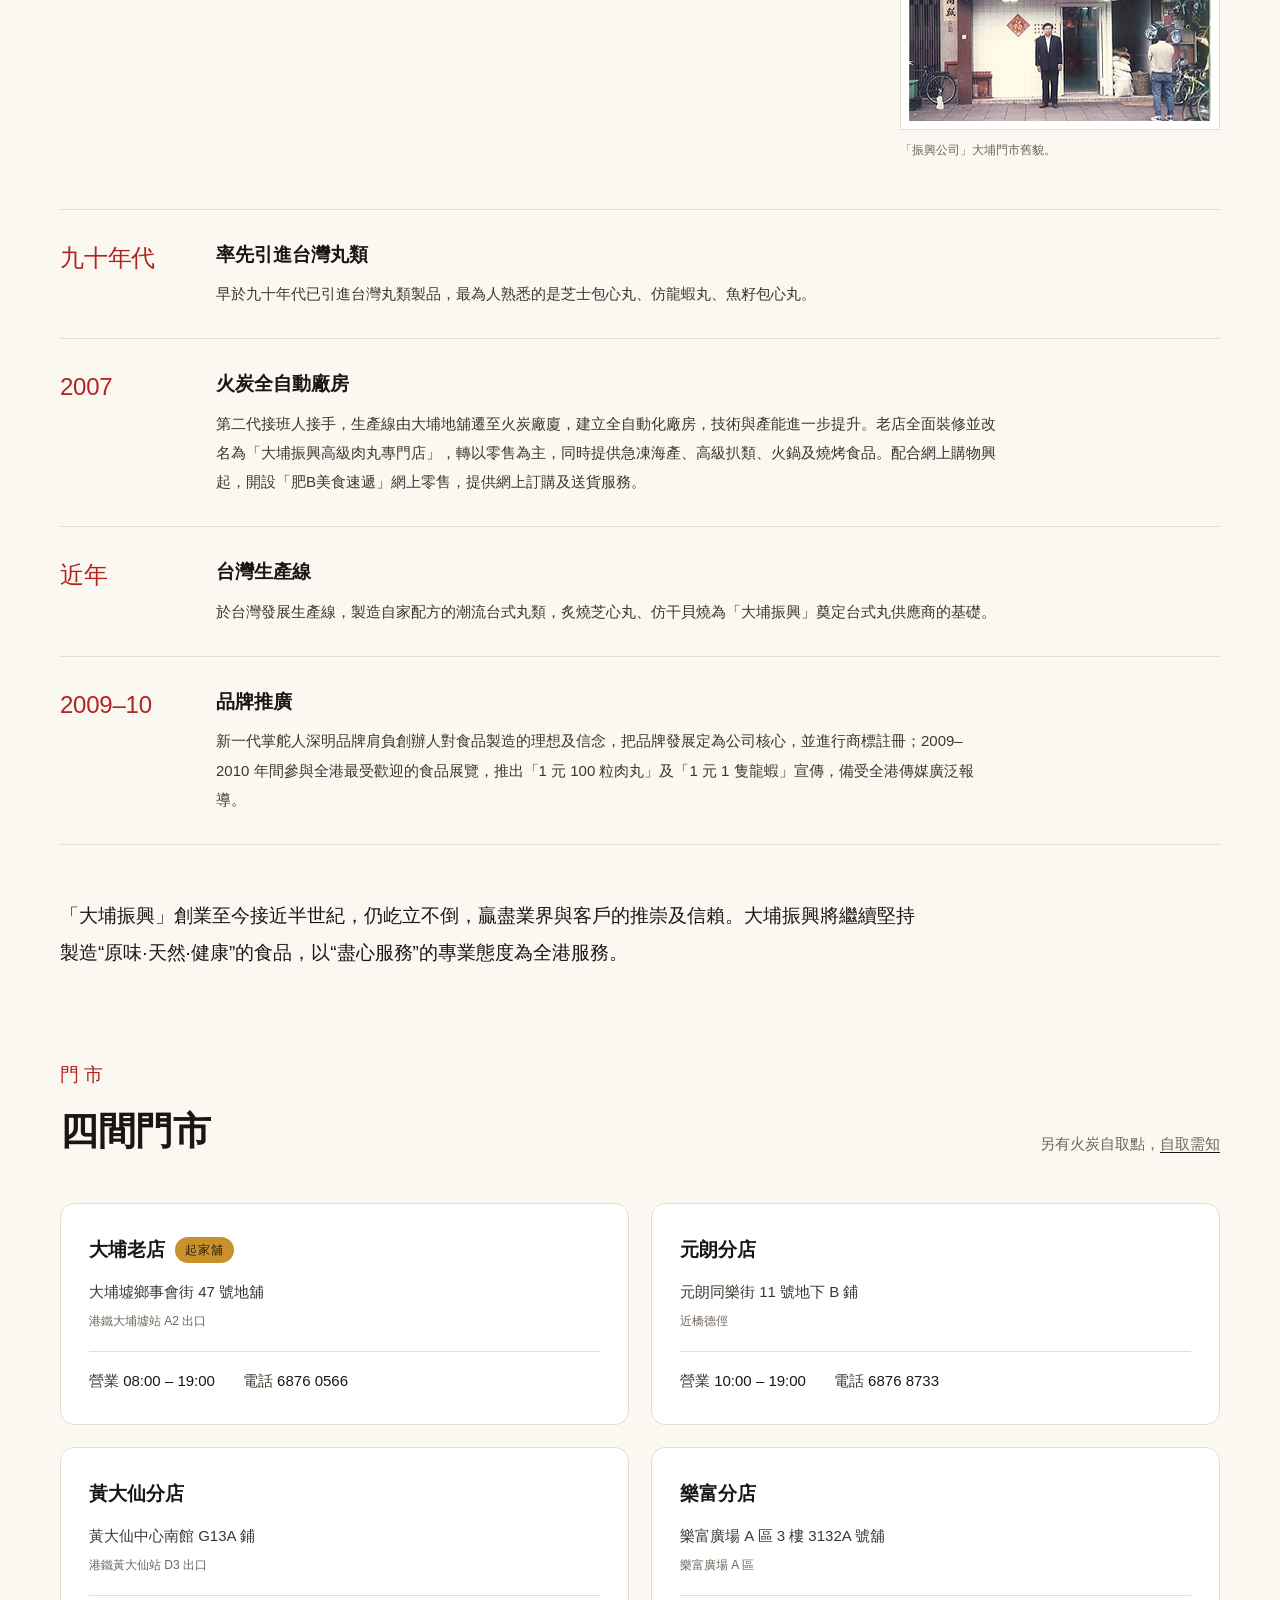
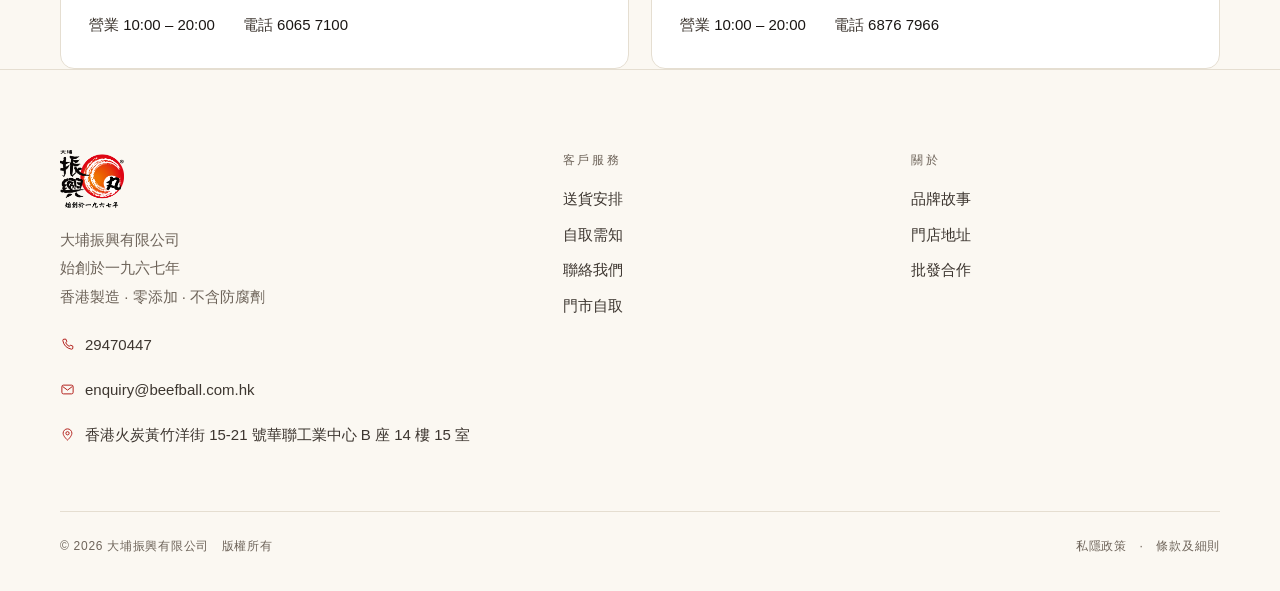
==== commit e0e5adbc: "官網重設計：首頁＋79 款產品目錄（響應式）" ====
--- a/about.html
+++ b/about.html
@@ -15,7 +15,7 @@
 <header>
   <div class="wrap">
     <a href="index.html" class="logo"><img src="assets/logo_official.png" alt="大埔振興丸"></a>
-    <nav><a href="index.html">首頁</a><a href="products.html">全部產品</a><a href="index.html#service">在家食譜</a><a href="index.html#service">開心片段</a><a class="nav-hot" href="https://www.openrice.com/en/hongkong/r-tai-po-chun-hing-noodle-tin-hau-hong-kong-style-noodles-rice-noodles-r1132624/" target="_blank" rel="noopener">振興天后面店</a></nav>
+    <nav><a href="index.html">首頁</a><a href="products.html">全部產品</a><a href="index.html#service">在家食譜</a><a href="index.html#service">開心片段</a><a class="nav-hot" href="https://www.openrice.com/en/hongkong/r-tai-po-chun-hing-noodle-tin-hau-hong-kong-style-noodles-rice-noodles-r1132624/" target="_blank" rel="noopener">！振興天后面店！</a></nav>
     <div class="act">
       <label class="search">
         <svg width="15" height="15" viewBox="0 0 24 24" fill="none" stroke="currentColor" stroke-width="1.8"><circle cx="11" cy="11" r="7"/><path d="M20 20l-4.2-4.2"/></svg>
@@ -38,30 +38,37 @@
   <a href="delivery.html">送貨與自取</a>
   <a href="about.html">品牌故事</a>
   <a href="wholesale.html">批發查詢</a>
-  <a class="mnav-hot" href="https://www.openrice.com/en/hongkong/r-tai-po-chun-hing-noodle-tin-hau-hong-kong-style-noodles-rice-noodles-r1132624/" target="_blank" rel="noopener">振興天后面店</a>
+  <a class="mnav-hot" href="https://www.openrice.com/en/hongkong/r-tai-po-chun-hing-noodle-tin-hau-hong-kong-style-noodles-rice-noodles-r1132624/" target="_blank" rel="noopener">！振興天后面店！</a>
   <div class="mcta"><a href="index.html#products">選購產品</a><a href="index.html#member">會員登入</a></div>
   <div class="mfoot">香港製造 · 零添加 · 始創一九六七</div>
 </div>
 
-<div class="pagehd has-boss">
-  <div class="wrap">
-    <div class="ph-txt">
-      <div class="t">關於</div>
-      <h1>品牌故事</h1>
-      <p>一九六七年，九龍城寨，用一根鐵棒錘打出第一批牛丸。今日在火炭全自動廠房，同一個做法，同一把刀。</p>
-    </div>
-    <figure class="ph-fig">
-      <img src="assets/boss.webp" alt="大埔振興負責人" width="640" height="426" loading="eager" decoding="async">
-    </figure>
+<div class="pagehd">
+  <div class="wrap">
+    <div class="t">關於</div>
+    <h1>品牌故事</h1>
+    <p>一九六七年，九龍城寨，用一根鐵棒錘打出第一批牛丸。今日在火炭全自動廠房，同一個做法，同一把刀。</p>
   </div>
 </div>
 
-<section class="blk" style="padding:64px 0 0">
-  <div class="wrap">
-    <blockquote class="creed">
-      <p>「原味、天然、健康、盡心服務」是創辦人堅持的原則及承諾。</p>
-      <cite>陳南奎　創辦人</cite>
-    </blockquote>
+<section class="blk" style="padding:44px 0 0">
+  <div class="wrap">
+    <div class="creedwrap">
+      <blockquote class="creed">
+        <p>「原味、天然、健康、盡心服務」是創辦人堅持的原則及承諾。</p>
+        <cite>陳南奎　創辦人</cite>
+      </blockquote>
+      <figure class="bossfig">
+        <img src="assets/boss.webp" alt="大埔振興負責人" width="640" height="426" loading="eager" decoding="async">
+      </figure>
+    </div>
+  </div>
+</section>
+
+<section class="blk" style="padding:58px 0 0">
+  <div class="wrap">
+    <h2 class="mini">堅持天然原材料，不添加香精人造色素防腐劑</h2>
+    <p class="bodyp">早於創業之初，對原材料素質已有嚴謹要求，只選用上乘原肉材料，如原隻牛後腿肉、牛腱、墨魚肉、豬腿肉等，絕不會加入雜肉、碎肉、動物內臟等材料；時至今日，市面上的肉丸，為追求爽口彈牙及降低成本，盲目地使用不同類型添加劑及化學材料；而「振興肉丸」創辦人卻憑藉經驗及傳統手藝技術，堅持“原味、天然、健康”理念下，利用溫度掌控方法，保持肉質的天然彈性、原肉味道及肉汁，百分百把“原汁原味”的食物理念淋漓盡致地發揮，堪稱肉類製品的良心傑作。</p>
   </div>
 </section>
 
@@ -87,7 +94,7 @@
             <img src="assets/old_shop.webp" alt="「振興公司」大埔門市舊照" width="586" height="398" loading="lazy" decoding="async">
             <figcaption>「振興公司」大埔門市舊貌。</figcaption>
           </figure>
-          <p>遷到大埔經營，生產規模、產能、批發範疇逐步擴展。批發送貨服務是行內先驅——區內用自行車送貨，同時提供區外送貨，成為廣為人知的肉丸製造及批發商。</p>        </div>
+          <p>遷址到大埔經營，生產規模、產能、批發範疇逐步擴展。批發送貨服務是行內先驅——區內用自行車送貨，同時提供區外送貨，成為廣為人知的肉丸製造及批發商。</p>        </div>
       </li>
       <li>
         <div class="yr">九十年代</div>
@@ -100,7 +107,7 @@
         <div class="yr">2007</div>
         <div>
           <h3>火炭全自動廠房</h3>
-          <p>第二代接班人接手，生產線由大埔地舖遷至火炭廠廈，建立全自動化廠房，技術與產能進一步提升。老店全面裝修並改名為「大埔振興高級肉丸專門店」，轉以零售為主，同時提供急凍海產、高級扒類、火鍋及燒烤食品。</p>
+          <p>第二代接班人接手，生產線由大埔地舖遷至火炭廠廈，建立全自動化廠房，技術與產能進一步提升。老店全面裝修並改名為「大埔振興高級肉丸專門店」，轉以零售為主，同時提供急凍海產、高級扒類、火鍋及燒烤食品。配合網上購物興起，開設「肥B美食速遞」網上零售，提供網上訂購及送貨服務。</p>
         </div>
       </li>
       <li>
@@ -114,10 +121,16 @@
         <div class="yr">2009–10</div>
         <div>
           <h3>品牌推廣</h3>
-          <p>參與全港最受歡迎的食品展覽，推出「1 元 100 粒肉丸」及「1 元 1 隻龍蝦」宣傳，備受全港傳媒廣泛報導。</p>
+          <p>新一代掌舵人深明品牌肩負創辦人對食品製造的理想及信念，把品牌發展定為公司核心，並進行商標註冊；2009–2010 年間參與全港最受歡迎的食品展覽，推出「1 元 100 粒肉丸」及「1 元 1 隻龍蝦」宣傳，備受全港傳媒廣泛報導。</p>
         </div>
       </li>
     </ol>
+  </div>
+</section>
+
+<section class="blk" style="padding:52px 0 0">
+  <div class="wrap">
+    <p class="bodyp closing">「大埔振興」創業至今接近半世紀，仍屹立不倒，贏盡業界與客戶的推崇及信賴。大埔振興將繼續堅持製造“原味·天然·健康”的食品，以“盡心服務”的專業態度為全港服務。</p>
   </div>
 </section>
 
--- a/assets/site.css
+++ b/assets/site.css
@@ -367,11 +367,14 @@
 .pagehd h1{font-size:var(--fs-3xl);font-weight:600;line-height:1.3;letter-spacing:-.01em}
 .pagehd p{margin-top:18px;font-size:var(--fs-sm);color:var(--muted);max-width:620px;line-height:1.95}
 
-/* 品牌故事：右側負責人主視覺 */
-.pagehd.has-boss .wrap{display:grid;grid-template-columns:1fr 430px;gap:56px;align-items:center}
-.ph-fig{margin:0;position:relative}
-.ph-fig img{width:100%;height:auto;border-radius:var(--r);box-shadow:0 24px 48px -28px rgba(58,42,20,.45)}
-.ph-fig::after{content:"";position:absolute;inset:0;border-radius:var(--r);box-shadow:inset 0 0 0 1px rgba(26,22,20,.07);pointer-events:none}
+/* 品牌故事：創辦人引語 + 人物照 */
+.creedwrap{display:grid;grid-template-columns:1fr 386px;gap:54px;align-items:center}
+.bossfig{margin:0;position:relative}
+.bossfig img{width:100%;height:auto;border-radius:var(--r);box-shadow:0 26px 50px -30px rgba(58,42,20,.5)}
+.bossfig::after{content:"";position:absolute;inset:0;border-radius:var(--r);box-shadow:inset 0 0 0 1px rgba(26,22,20,.08);pointer-events:none}
+.mini{font-size:var(--fs-lg);font-weight:600;line-height:1.5;letter-spacing:-.005em;max-width:860px}
+.bodyp{margin-top:16px;font-size:var(--fs-sm);color:var(--ink-2);line-height:2.05;max-width:860px}
+.bodyp.closing{margin-top:0;font-size:var(--fs-md);color:var(--ink);line-height:1.95}
 
 /* 流程步驟 */
 .steps{list-style:none;counter-reset:s;max-width:820px}
@@ -438,8 +441,8 @@
 
 @media (max-width:1080px){
   .rates,.cal,.stores{grid-template-columns:1fr}
-  .pagehd.has-boss .wrap{grid-template-columns:1fr;gap:26px}
-  .pagehd.has-boss .ph-fig{max-width:520px}
+  .creedwrap{grid-template-columns:1fr;gap:30px}
+  .bossfig{max-width:460px}
 }
 @media (max-width:680px){
   .pagehd{padding:44px 0 0}
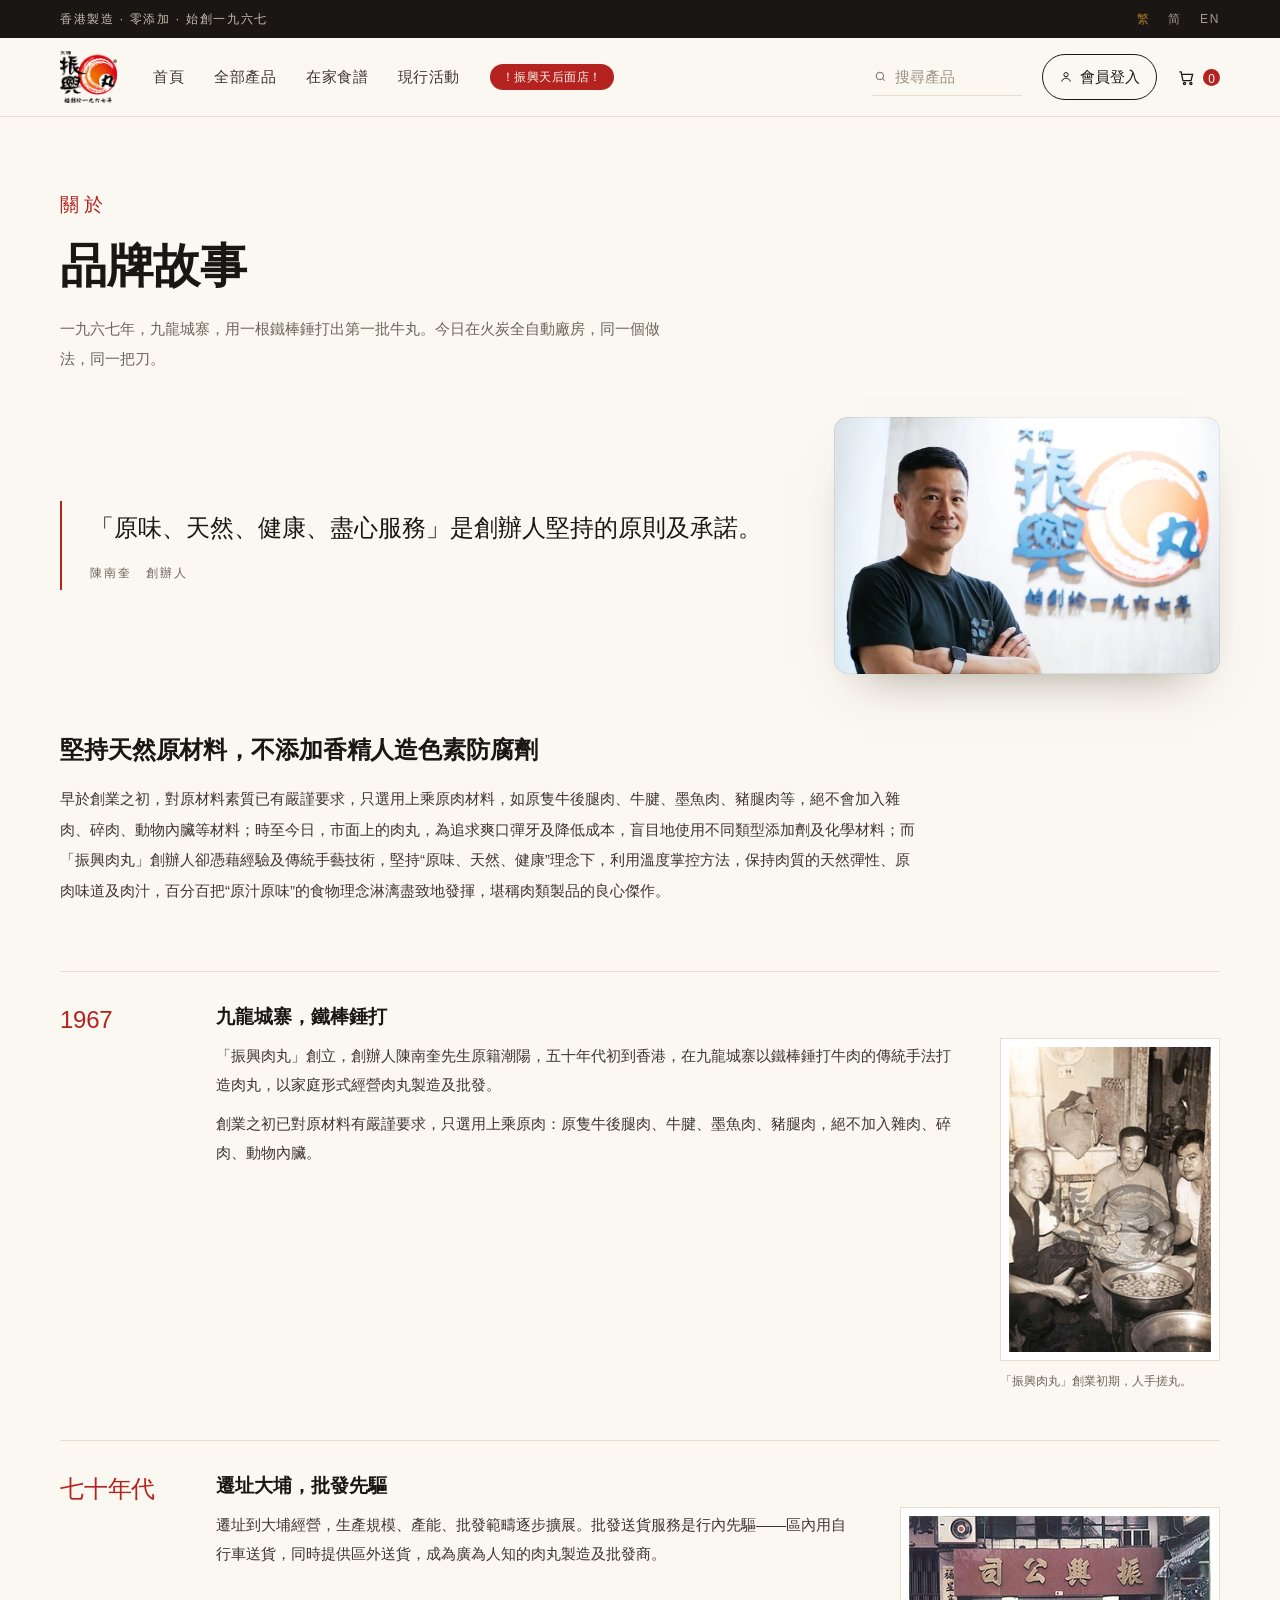
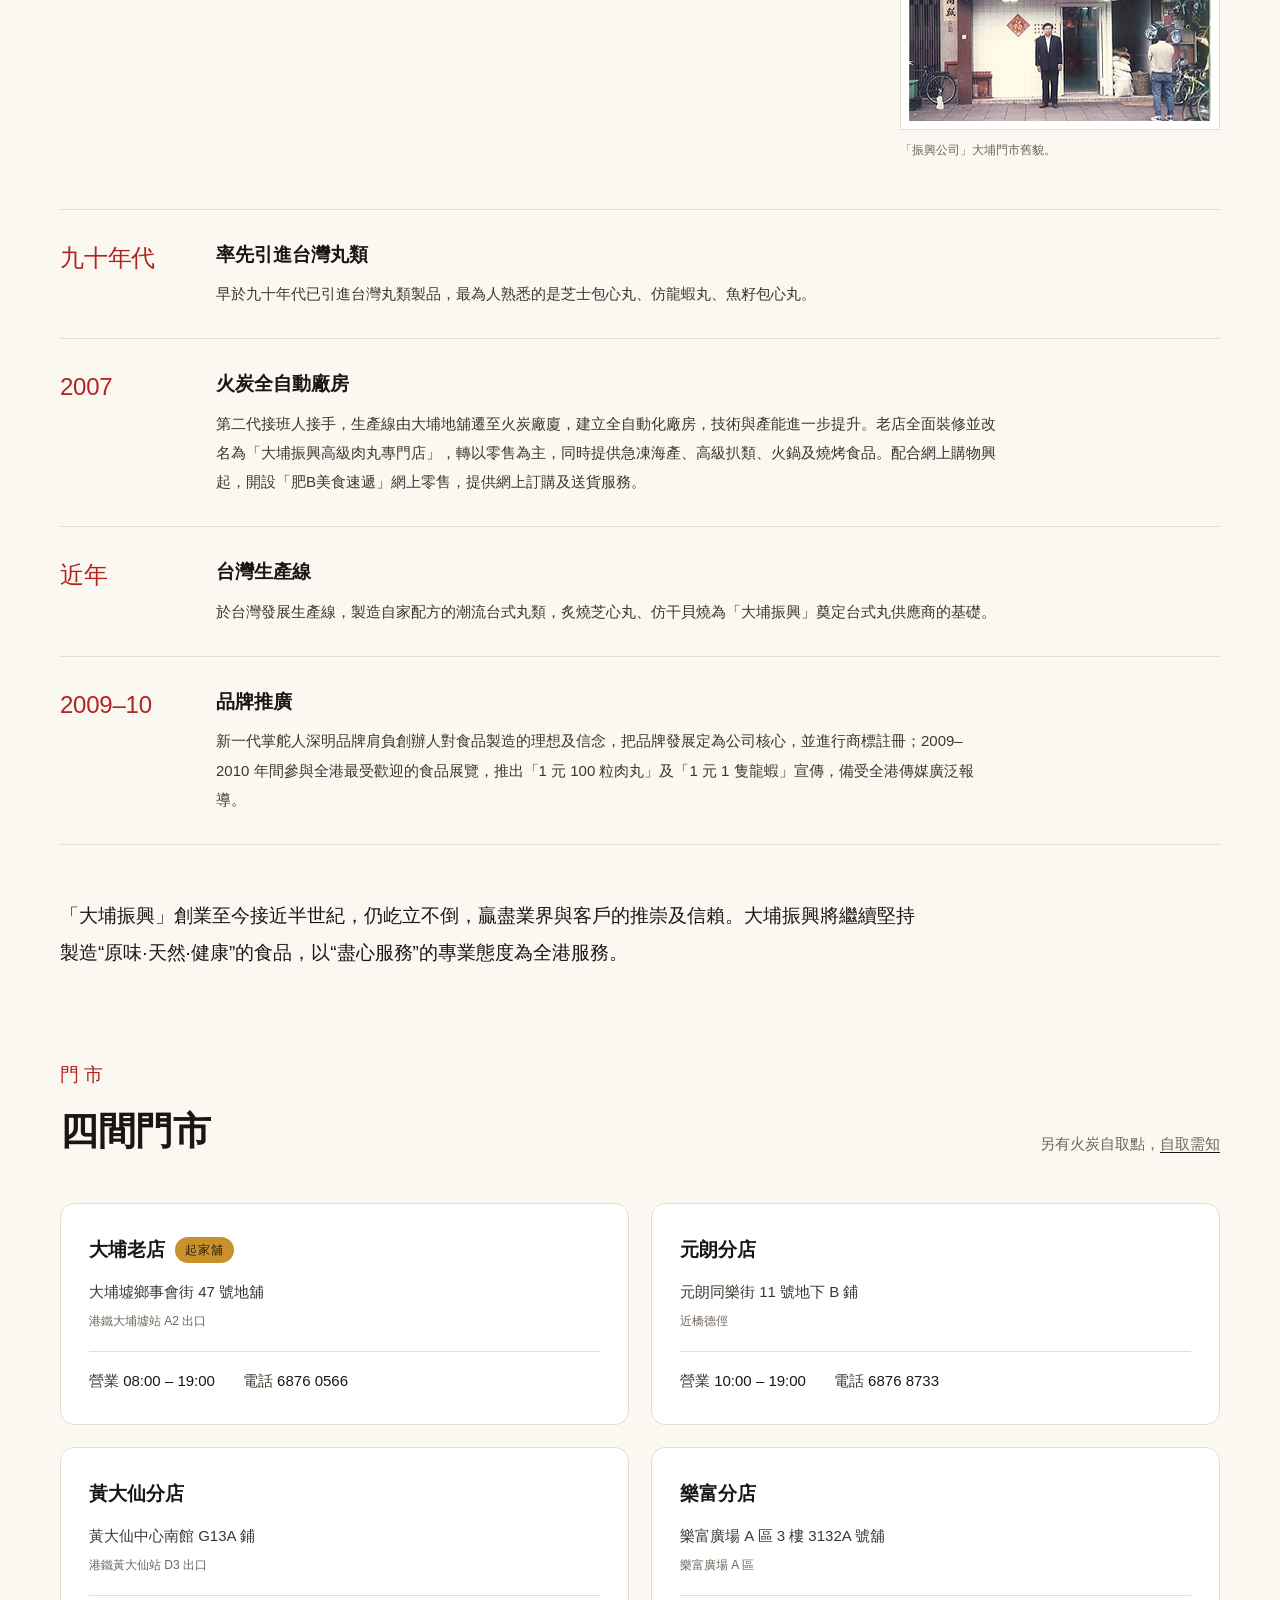
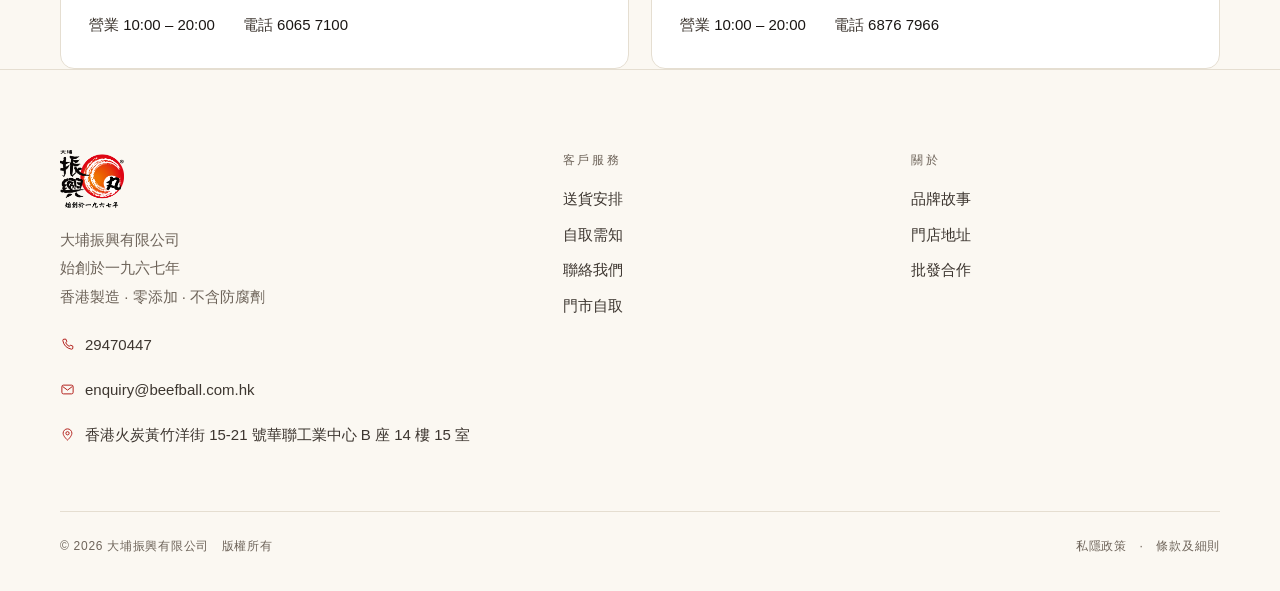
==== commit d8da5d91: "官網重設計：首頁＋79 款產品目錄（響應式）" ====
--- a/about.html
+++ b/about.html
@@ -15,7 +15,7 @@
 <header>
   <div class="wrap">
     <a href="index.html" class="logo"><img src="assets/logo_official.png" alt="大埔振興丸"></a>
-    <nav><a href="index.html">首頁</a><a href="products.html">全部產品</a><a href="index.html#service">在家食譜</a><a href="index.html#service">開心片段</a><a class="nav-hot" href="https://www.openrice.com/en/hongkong/r-tai-po-chun-hing-noodle-tin-hau-hong-kong-style-noodles-rice-noodles-r1132624/" target="_blank" rel="noopener">！振興天后面店！</a></nav>
+    <nav><a href="index.html">首頁</a><a href="products.html">全部產品</a><a href="recipes.html">在家食譜</a><a href="activities.html">現行活動</a><a class="nav-hot" href="https://www.openrice.com/en/hongkong/r-tai-po-chun-hing-noodle-tin-hau-hong-kong-style-noodles-rice-noodles-r1132624/" target="_blank" rel="noopener">！振興天后面店！</a></nav>
     <div class="act">
       <label class="search">
         <svg width="15" height="15" viewBox="0 0 24 24" fill="none" stroke="currentColor" stroke-width="1.8"><circle cx="11" cy="11" r="7"/><path d="M20 20l-4.2-4.2"/></svg>
@@ -34,6 +34,8 @@
 <div class="mnav" id="mNav">
   <a href="index.html">首頁</a>
   <a href="products.html">全部產品</a>
+  <a href="recipes.html">在家食譜</a>
+  <a href="activities.html">現行活動</a>
   <a href="index.html#products">選購產品</a>
   <a href="delivery.html">送貨與自取</a>
   <a href="about.html">品牌故事</a>
--- a/assets/site.css
+++ b/assets/site.css
@@ -158,7 +158,7 @@
 .go{width:40px;height:40px;border-radius:50%;border:1px solid #CFC5B4;display:grid;place-items:center;font-size:var(--fs-sm);line-height:1;transition:.22s}
 .card:hover .go{background:var(--ink);color:#FBF8F2;border-color:var(--ink)}
 
-/* ---------- 三欄服務 ---------- */
+/* ---------- 三欄服務（首頁） ---------- */
 .trio{display:grid;grid-template-columns:repeat(2,1fr);gap:48px}
 .srv{background:#fff;border:1px solid var(--line);border-radius:var(--r);padding:34px 30px;transition:.28s}
 .srv:hover{border-color:#D8CBB5;box-shadow:0 18px 36px -24px rgba(58,42,20,.28)}
@@ -167,6 +167,38 @@
 .srv h3{font-size:var(--fs-md);font-weight:600}
 .srv p{font-size:var(--fs-sm);color:var(--muted);margin-top:9px;line-height:1.85}
 .srv .lk{margin-top:20px;font-size:var(--fs-sm);letter-spacing:.06em;color:var(--ink);display:inline-flex;gap:7px;align-items:center}
+
+/* ---------- 食譜頁 / 活動頁 ---------- */
+.svc2{display:grid;grid-template-columns:1.12fr 1fr;gap:48px;align-items:start}
+.panel{background:#fff;border:1px solid var(--line);border-radius:var(--r);padding:34px 32px}
+.ph-hd{display:flex;align-items:flex-start;gap:16px;padding-bottom:22px;border-bottom:1px solid var(--line)}
+.ph-hd .ic{width:44px;height:44px;border-radius:12px;background:var(--paper-2);display:grid;place-items:center;flex:0 0 auto}
+.ph-hd .ic svg{width:21px;height:21px;stroke:var(--red);stroke-width:1.5;fill:none}
+.ph-hd h3{font-size:var(--fs-md);font-weight:600}
+.ph-hd p{margin-top:7px;font-size:var(--fs-sm);color:var(--muted);line-height:1.8}
+.rcp .rrow{display:grid;grid-template-columns:64px 1fr 18px;gap:16px;align-items:center;padding:17px 0;border-bottom:1px solid var(--line);color:inherit}
+.rcp .rrow:last-child{border-bottom:0;padding-bottom:2px}
+.rrow img{width:64px;height:64px;border-radius:10px;object-fit:contain;background:#fff;border:1px solid var(--line);padding:2px}
+.rrow .rn{font-size:var(--fs-sm);font-weight:600;line-height:1.4}
+.rrow .rd{margin-top:5px;font-size:var(--fs-xs);color:var(--muted);line-height:1.7}
+.rrow .arw{width:18px;height:18px;stroke:#B8AC98;stroke-width:1.6;fill:none;transition:.24s}
+.rrow:hover .rn{color:var(--red)}
+.rrow:hover .arw{stroke:var(--red);transform:translateX(3px)}
+.promo{list-style:none;margin:0;padding:0}
+.promo li+li{border-top:1px solid var(--line)}
+.promo a{display:block;padding:12px 0;color:inherit}
+.promo li:last-child a{padding-bottom:2px}
+.promo .ptag{display:inline-block;font-size:var(--fs-xs);letter-spacing:.1em;color:var(--red);border:1px solid rgba(180,35,31,.28);border-radius:999px;padding:2px 9px;margin-bottom:9px}
+.promo b{display:block;font-size:var(--fs-sm);font-weight:600;line-height:1.5;transition:.2s}
+.promo .pd{display:block;margin-top:6px;font-size:var(--fs-xs);color:var(--muted);line-height:1.75}
+.promo a:hover b{color:var(--red)}
+.panel .lk{margin-top:22px;font-size:var(--fs-sm);letter-spacing:.06em;color:var(--ink);display:inline-flex;gap:7px;align-items:center}
+.svc2.eq{grid-template-columns:repeat(2,1fr)}
+/* 活動卡 */
+.atag{display:inline-block;font-size:var(--fs-xs);letter-spacing:.14em;color:var(--red);border:1px solid rgba(180,35,31,.28);border-radius:999px;padding:3px 10px}
+.srv .atag{margin-bottom:14px}
+.srv .btn{margin-top:22px}
+.btn-sm{padding:12px 22px;font-size:var(--fs-sm)}
 
 /* ---------- 會員 ---------- */
 .member{background:var(--paper-2);border-top:1px solid var(--line);border-bottom:1px solid var(--line)}
@@ -216,7 +248,7 @@
   .wrap{padding:0 22px}
   h1{font-size:var(--fs-2xl)}
   section.blk{padding:70px 0}
-  .grid,.trio{grid-template-columns:1fr}
+  .grid,.trio,.svc2{grid-template-columns:1fr}
   .facts ul{grid-template-columns:1fr 1fr}
   .facts li{padding:22px 18px;border-left:0;border-top:1px solid var(--line)}
   .facts li:nth-child(odd){padding-left:0}
@@ -323,8 +355,11 @@
   .card-all{padding:22px 18px}
   .card-all .bot{flex-direction:column;align-items:flex-start;gap:6px}
 
-  .trio{grid-template-columns:1fr;gap:12px}
-  .srv{padding:24px 22px}
+  .svc2,.svc2.eq{grid-template-columns:1fr;gap:14px}
+  .panel{padding:26px 22px}
+  .ph-hd{padding-bottom:18px}
+  .rcp .rrow{grid-template-columns:56px 1fr 16px;gap:13px}
+  .rrow img{width:56px;height:56px}
 
   .mcard{padding:22px;aspect-ratio:1.75}
 
